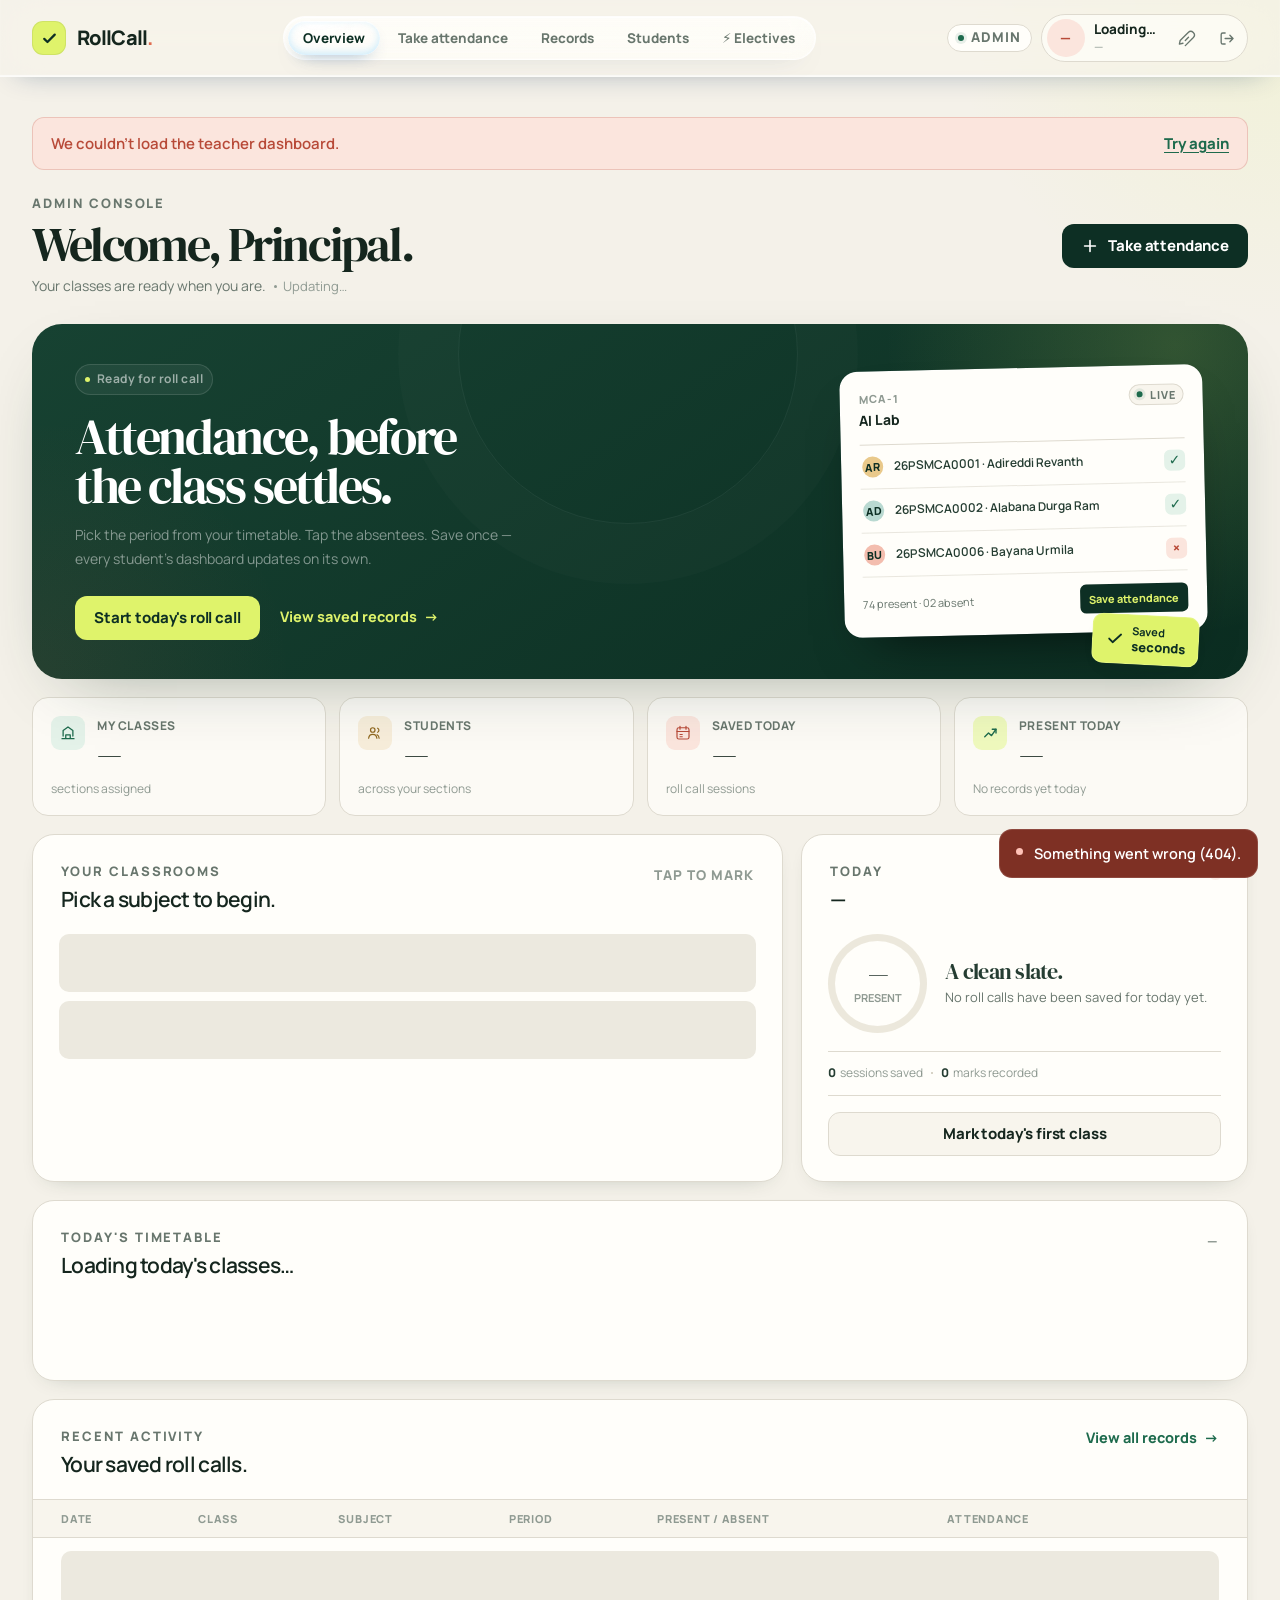
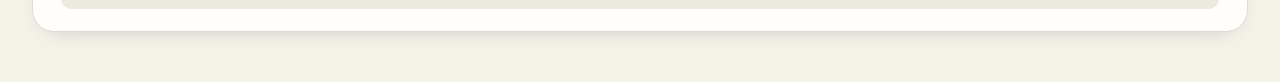
==== templates/admin.html @ ec9df8cc "fix: Eliminate '(Sem 2)' text from electives tab and headers - show clean 'Electives'" ====
<!doctype html>
<html lang="en">
<head>
  <meta charset="utf-8">
  <meta name="viewport" content="width=device-width, initial-scale=1">
  <meta name="theme-color" content="#f4f1e9">
  <meta name="description" content="Take attendance and manage class records in RollCall.">
  <meta name="robots" content="noindex, nofollow">
  <meta property="og:title" content="Admin console · RollCall">
  <meta property="og:description" content="Manage attendance records and class data in RollCall.">
  <meta property="og:type" content="website">
  <link rel="canonical" href="https://rollcall.onrender.com/admin">
  <title>Admin console · RollCall</title>
  <link rel="icon" href="/static/favicon.svg" type="image/svg+xml">
  <link rel="preconnect" href="https://fonts.googleapis.com">
  <link rel="preconnect" href="https://fonts.gstatic.com" crossorigin>
  <link href="https://fonts.googleapis.com/css2?family=DM+Serif+Display:ital@0;1&family=Manrope:wght@400;500;600;700;800&display=swap" rel="stylesheet">
  <link rel="stylesheet" href="/static/css/base.css">
  <link rel="stylesheet" href="/static/css/app.css">
  <link rel="stylesheet" href="/static/css/teacher.css">
</head>
<body class="app-page teacher-page">
  <header class="app-header app-header--teacher">
    <div class="app-header__inner container">
      <a class="brand brand--dark" href="/admin" aria-label="RollCall admin home">
        <span class="brand__mark" aria-hidden="true">
          <svg viewBox="0 0 28 28" fill="none"><path d="M7 14.5l4.3 4.2L21 8.8" stroke="currentColor" stroke-width="3" stroke-linecap="round" stroke-linejoin="round"/></svg>
        </span>
        <span class="brand__name">RollCall<span class="brand__dot">.</span></span>
      </a>

      <nav class="app-tabs" id="teacherTabs" aria-label="Teacher sections">
        <button class="app-tab is-active" type="button" data-view="overview" aria-current="page">Overview</button>
        <button class="app-tab" type="button" data-view="mark">Take attendance</button>
        <button class="app-tab" type="button" data-view="records">Records</button>
        <button class="app-tab" type="button" data-view="students">Students</button>
        <button class="app-tab" type="button" data-view="electives">⚡ Electives</button>
      </nav>

      <div class="app-header__actions">
        <span class="live-pill live-pill--header"><span></span> Admin</span>
        <div class="profile-chip" id="headerProfileChip" role="button" tabindex="0" title="Click to view & edit your profile">
          <span class="avatar avatar--teacher" id="teacherAvatar" aria-hidden="true">—</span>
          <span class="profile-chip__text">
            <strong id="teacherName">Loading…</strong>
            <small id="teacherDepartment">—</small>
          </span>
          <a class="icon-button icon-button--quiet" href="/change-password" aria-label="Change password" title="Change password">
            <svg viewBox="0 0 24 24" fill="none" aria-hidden="true"><path d="M4 14.5 14.2 4.3a4.6 4.6 0 0 1 6.5 6.5L10.5 21M4 14.5l-1 4.5 4.5-1M14.5 10.5l-4 4" stroke="currentColor" stroke-width="1.7" stroke-linecap="round" stroke-linejoin="round"/></svg>
          </a>
          <button class="icon-button icon-button--quiet" type="button" data-logout aria-label="Sign out" title="Sign out">
            <svg viewBox="0 0 24 24" fill="none" aria-hidden="true"><path d="M9 5H6a2 2 0 00-2 2v10a2 2 0 002 2h3M15 8l4 4-4 4m4-4H9" stroke="currentColor" stroke-width="1.7" stroke-linecap="round" stroke-linejoin="round"/></svg>
          </button>
        </div>
      </div>
    </div>
  </header>

  <div class="must-change-banner" id="mustChangeBanner" role="alert" hidden>
    <span class="must-change-banner__dot" aria-hidden="true"></span>
    <span class="must-change-banner__text">You are still on your college-issued password — anyone who knows it can open your account. <a href="/change-password">Change it now →</a></span>
    <button class="must-change-banner__later" id="mustChangeLater" type="button">Later today</button>
  </div>

  <main class="container teacher-main">
    <div class="inline-alert" id="pageError" role="alert" hidden>
      <span>We couldn't load the teacher dashboard.</span>
      <button class="text-button" id="retryButton" type="button">Try again</button>
    </div>

    <!-- OVERVIEW -->
    <section class="teacher-view" id="view-overview">
      <div class="welcome-row welcome-row--teacher">
        <div>
          <p class="eyebrow">ADMIN CONSOLE</p>
          <h1>Welcome, <span id="teacherFirstName">Principal</span>.</h1>
          <p class="welcome-sub"><span id="teacherClassLine">Your classes are ready when you are.</span> <span class="updated-at" id="teacherUpdatedAt">Updating…</span></p>
        </div>
        <button class="btn btn--dark" id="startAttendanceButton" type="button">
          <svg viewBox="0 0 20 20" fill="none" aria-hidden="true"><path d="M10 4v12M4 10h12" stroke="currentColor" stroke-width="1.8" stroke-linecap="round"/></svg>
          Take attendance
        </button>
      </div>

      <section class="teacher-hero">
        <div class="teacher-hero__copy">
          <span class="teacher-hero__badge"><span class="live-dot"></span> Ready for roll call</span>
          <h2>Attendance, before<br>the class settles.</h2>
          <p>Pick the period from your timetable. Tap the absentees. Save once — every student's dashboard updates on its own.</p>
          <div class="teacher-hero__actions">
            <button class="btn btn--lime" id="heroStartButton" type="button">Start today's roll call</button>
            <button class="text-link" id="heroRecordsButton" type="button">View saved records <span>→</span></button>
          </div>
        </div>
        <div class="teacher-hero__visual" aria-hidden="true">
          <div class="rollcall-preview">
            <div class="rollcall-preview__head">
              <div><span>MCA-1</span><strong>AI Lab</strong></div>
              <span class="live-pill live-pill--mini"><span></span> Live</span>
            </div>
            <div class="rollcall-preview__student">
              <span class="mini-avatar mini-avatar--2">AR</span>
              <span>26PSMCA0001 · Adireddi Revanth</span>
              <span class="mark mark--present">✓</span>
            </div>
            <div class="rollcall-preview__student">
              <span class="mini-avatar mini-avatar--3">AD</span>
              <span>26PSMCA0002 · Alabana Durga Ram</span>
              <span class="mark mark--present">✓</span>
            </div>
            <div class="rollcall-preview__student">
              <span class="mini-avatar mini-avatar--4">BU</span>
              <span>26PSMCA0006 · Bayana Urmila</span>
              <span class="mark mark--absent">×</span>
            </div>
            <div class="rollcall-preview__save">
              <span>74 present · 02 absent</span>
              <span class="mini-save">Save attendance</span>
            </div>
          </div>
          <div class="teacher-hero__stamp">
            <svg viewBox="0 0 24 24" fill="none"><path d="M5 12.5l4.3 4.2L19 7" stroke="currentColor" stroke-width="2.2" stroke-linecap="round" stroke-linejoin="round"/></svg>
            <span>Saved<br><strong>seconds</strong></span>
          </div>
        </div>
      </section>

      <section class="stats-grid" aria-label="Teaching summary">
        <article class="stat-card">
          <span class="stat-card__icon stat-card__icon--green">
            <svg viewBox="0 0 24 24" fill="none" aria-hidden="true"><path d="M4 19.5h16M5.5 16V8.8L12 4l6.5 4.8V16" stroke="currentColor" stroke-width="1.7" stroke-linecap="round" stroke-linejoin="round"/><path d="M9 19.5v-5h6v5" stroke="currentColor" stroke-width="1.7" stroke-linejoin="round"/></svg>
          </span>
          <div><span>My classes</span><strong id="statClasses">—</strong></div>
          <small id="statClassesNote">sections assigned</small>
        </article>
        <article class="stat-card">
          <span class="stat-card__icon stat-card__icon--sand">
            <svg viewBox="0 0 24 24" fill="none" aria-hidden="true"><circle cx="9" cy="8" r="3" stroke="currentColor" stroke-width="1.6"/><path d="M3.5 19c.4-3.4 2.5-5.2 5.5-5.2s5.1 1.8 5.5 5.2" stroke="currentColor" stroke-width="1.6" stroke-linecap="round"/><path d="M15.5 5.6a3 3 0 010 5.4M17.5 19c-.2-2.4-1.2-4-2.7-4.7" stroke="currentColor" stroke-width="1.6" stroke-linecap="round"/></svg>
          </span>
          <div><span>Students</span><strong id="statStudents">—</strong></div>
          <small>across your sections</small>
        </article>
        <article class="stat-card">
          <span class="stat-card__icon stat-card__icon--coral">
            <svg viewBox="0 0 24 24" fill="none" aria-hidden="true"><rect x="4" y="5" width="16" height="15" rx="2.5" stroke="currentColor" stroke-width="1.6"/><path d="M8 3v4M16 3v4M4 10h16M8 14h3M8 17h3" stroke="currentColor" stroke-width="1.6" stroke-linecap="round"/></svg>
          </span>
          <div><span>Saved today</span><strong id="statSessions">—</strong></div>
          <small id="statSessionsNote">roll call sessions</small>
        </article>
        <article class="stat-card">
          <span class="stat-card__icon stat-card__icon--lime">
            <svg viewBox="0 0 24 24" fill="none" aria-hidden="true"><path d="M5 17l5-5 4 3.5L20 7" stroke="currentColor" stroke-width="1.8" stroke-linecap="round" stroke-linejoin="round"/><path d="M15 7h5v5" stroke="currentColor" stroke-width="1.8" stroke-linecap="round" stroke-linejoin="round"/></svg>
          </span>
          <div><span>Present today</span><strong id="statPercentage">—</strong></div>
          <small id="statPercentageNote">No records yet today</small>
        </article>
      </section>

      <section class="card security-card" id="securityCard" hidden aria-label="Accounts still on default password">
        <div class="card-head">
          <div>
            <p class="eyebrow">SECURITY</p>
            <h2>Accounts still on default password</h2>
          </div>
          <span class="card-head__aside" id="securitySummary">—</span>
        </div>
        <p class="security-card__hint">Until every account changes, any student can open another account — just like today. Ask these students in class, or reset from office.</p>
        <div class="security-card__lists">
          <div>
            <h3>Students <span id="securityStudentCount">0</span></h3>
            <ul class="security-card__list" id="securityStudentList"></ul>
          </div>
          <div>
            <h3>Teachers <span id="securityTeacherCount">0</span></h3>
            <ul class="security-card__list" id="securityTeacherList"></ul>
          </div>
        </div>
      </section>

      <div class="teacher-columns">
        <section class="card classes-card">
          <div class="card-head">
            <div>
              <p class="eyebrow">YOUR CLASSROOMS</p>
              <h2>Pick a subject to begin.</h2>
            </div>
            <span class="card-head__aside">Tap to mark</span>
          </div>
          <div class="class-list" id="classListOverview">
            <div class="skeleton skeleton--row"></div>
            <div class="skeleton skeleton--row"></div>
          </div>
        </section>

        <aside class="card today-card">
          <div class="card-head">
            <div>
              <p class="eyebrow">TODAY</p>
              <h2 id="todayLabel">—</h2>
            </div>
            <span class="today-card__dot" aria-hidden="true"></span>
          </div>
          <div class="today-progress">
            <div class="today-progress__ring" id="todayRing" style="--value:0">
              <div><strong id="todayPercentage">—</strong><span>present</span></div>
            </div>
            <div class="today-progress__copy">
              <strong id="todayHeadline">A clean slate.</strong>
              <p id="todayCopy">No roll calls have been saved for today yet.</p>
            </div>
          </div>
          <div class="today-meta">
            <span><b id="todaySessions">0</b> sessions saved</span>
            <span><b id="todayMarked">0</b> marks recorded</span>
          </div>
          <button class="btn btn--soft btn--full" id="todayStartButton" type="button">Mark today's first class</button>
        </aside>
      </div>

      <section class="card today-timetable-card">
        <div class="card-head">
          <div>
            <p class="eyebrow">TODAY'S TIMETABLE</p>
            <h2 id="todayTimetableTitle">Loading today's classes…</h2>
          </div>
          <span class="card-head__aside" id="todayTimetableCount">—</span>
        </div>
        <div class="tt-strip" id="todayTimetable">
          <div class="skeleton skeleton--row"></div>
        </div>
      </section>

      <section class="card recent-sessions-card">
        <div class="card-head">
          <div>
            <p class="eyebrow">RECENT ACTIVITY</p>
            <h2>Your saved roll calls.</h2>
          </div>
          <button class="text-link text-link--dark" id="viewAllRecordsButton" type="button">View all records <span>→</span></button>
        </div>
        <div class="table-wrap">
          <table class="data-table">
            <thead>
              <tr><th>Date</th><th>Class</th><th>Subject</th><th>Period</th><th>Present / absent</th><th>Attendance</th><th><span class="sr-only">Actions</span></th></tr>
            </thead>
            <tbody id="recentSessionsBody">
              <tr><td colspan="7"><div class="skeleton skeleton--row"></div></td></tr>
            </tbody>
          </table>
        </div>
      </section>
    </section>

    <!-- MARK ATTENDANCE -->
    <section class="teacher-view" id="view-mark" hidden>
      <div class="page-heading">
        <div>
          <p class="eyebrow">ROLL CALL</p>
          <h2>Take attendance.</h2>
          <p>Pick a day, then choose a period from the MCA-1 timetable. Labs count as two periods and the CTV interactive program counts as three — each is marked once.</p>
        </div>
        <button class="btn btn--ghost btn--small" type="button" data-view-go="overview">
          <svg viewBox="0 0 20 20" fill="none" aria-hidden="true"><path d="M16 10H4m5-5l-5 5 5 5" stroke="currentColor" stroke-width="1.7" stroke-linecap="round" stroke-linejoin="round"/></svg>
          Back to overview
        </button>
      </div>

      <section class="attendance-toolbar card" aria-label="Attendance selection">
        <div class="form-field form-field--compact">
          <label for="markClassSelect">Class / Section</label>
          <select id="markClassSelect"></select>
        </div>
        <div class="form-field form-field--compact">
          <label for="markDate">Date</label>
          <input id="markDate" type="date">
        </div>
        <button class="btn btn--ghost btn--small toolbar-today" id="markTodayButton" type="button">Today</button>
        <div class="toolbar-note">
          <span class="live-dot"></span>
          Select section & period<br>to mark roll call.
        </div>
      </section>

      <section class="card slot-picker" id="slotPicker">
        <div class="card-head">
          <div>
            <p class="eyebrow">TIMETABLE</p>
            <h2 id="slotPickerTitle">Choose a period.</h2>
          </div>
          <span class="card-head__aside" id="slotPickerMeta">—</span>
        </div>
        <div class="slot-grid" id="markSlots"></div>
      </section>

      <section class="roster-card card" id="rosterCard" data-state="loading">
        <div class="roster-head">
          <div>
            <p class="eyebrow" id="rosterKicker">SELECT A PERIOD</p>
            <h2 id="rosterTitle">Choose a period from the timetable.</h2>
            <p class="roster-meta" id="rosterSubtitle">Attendance is saved against the selected period.</p>
          </div>
          <div class="roster-head__aside">
            <span class="save-state" id="saveState">New roll call</span>
            <span class="count-pill"><b id="presentCount">0</b> present · <b id="absentCount">0</b> absent</span>
            <button class="holiday-toggle" id="holidayButton" type="button" disabled>
              <svg viewBox="0 0 20 20" fill="none" aria-hidden="true"><rect x="3.5" y="4.5" width="13" height="12" rx="2" stroke="currentColor" stroke-width="1.5"/><path d="M7 3v3M13 3v3M3.5 8.5h13" stroke="currentColor" stroke-width="1.5" stroke-linecap="round"/></svg>
              <span id="holidayButtonText">Mark as holiday</span>
            </button>
          </div>
        </div>

        <div class="holiday-banner" id="holidayBanner" hidden>
          <span class="holiday-banner__icon" aria-hidden="true">
            <svg viewBox="0 0 20 20" fill="none"><path d="M10 2.8l2.2 4.5 5 .7-3.6 3.5.9 5-4.5-2.4-4.5 2.4.9-5L2.8 8l5-.7L10 2.8Z" stroke="currentColor" stroke-width="1.4" stroke-linejoin="round"/></svg>
          </span>
          <div>
            <strong>Marked as a holiday</strong>
            <span>This period is excluded from every student's attendance percentage.</span>
          </div>
        </div>

        <div class="roster-tools">
          <div class="bulk-actions">
            <span>Quick mark:</span>
            <button class="bulk-button bulk-button--present" type="button" data-bulk="present">
              <svg viewBox="0 0 16 16" fill="none" aria-hidden="true"><path d="M3 8.3l3 3 7-7" stroke="currentColor" stroke-width="1.8" stroke-linecap="round" stroke-linejoin="round"/></svg>
              All present
            </button>
            <button class="bulk-button bulk-button--absent" type="button" data-bulk="absent">
              <svg viewBox="0 0 16 16" fill="none" aria-hidden="true"><path d="M4 4l8 8M12 4l-8 8" stroke="currentColor" stroke-width="1.8" stroke-linecap="round"/></svg>
              All absent
            </button>
          </div>
          <label class="search-field" for="rosterSearch">
            <svg viewBox="0 0 20 20" fill="none" aria-hidden="true"><circle cx="9" cy="9" r="5.2" stroke="currentColor" stroke-width="1.5"/><path d="M13 13l4 4" stroke="currentColor" stroke-width="1.5" stroke-linecap="round"/></svg>
            <input id="rosterSearch" type="search" placeholder="Find a student…" autocomplete="off">
          </label>
        </div>

        <div class="roster-columns" aria-hidden="true">
          <span>Student</span>
          <span>Attendance</span>
        </div>
        <div class="roster-list" id="rosterList">
          <div class="roster-loading">
            <div class="skeleton skeleton--row"></div>
            <div class="skeleton skeleton--row"></div>
            <div class="skeleton skeleton--row"></div>
          </div>
        </div>

        <div class="roster-savebar">
          <div>
            <strong id="saveSummary">0 present · 0 absent</strong>
            <span id="saveHelp">Load a class to begin.</span>
          </div>
          <div class="roster-savebar-actions">
            <button class="btn btn--outline btn--large" id="unlockAttendanceButton" type="button" hidden>
              <svg viewBox="0 0 20 20" fill="none" aria-hidden="true"><rect x="4" y="9" width="12" height="8" rx="2" stroke="currentColor" stroke-width="1.6"/><path d="M7 9V6a3 3 0 016 0" stroke="currentColor" stroke-width="1.6" stroke-linecap="round"/><circle cx="10" cy="13" r="1.2" fill="currentColor"/></svg>
              <span class="btn-text" id="unlockButtonText">Unlock to edit</span>
            </button>
            <button class="btn btn--dark btn--large" id="saveAttendanceButton" type="button" disabled>
              <span class="btn-spinner" aria-hidden="true"></span>
              <span class="btn-text" id="saveButtonText">Save attendance</span>
              <svg class="btn-arrow" viewBox="0 0 20 20" fill="none" aria-hidden="true"><path d="M4 10h12m-5-5l5 5-5 5" stroke="currentColor" stroke-width="1.8" stroke-linecap="round" stroke-linejoin="round"/></svg>
            </button>
          </div>
        </div>
      </section>
    </section>

    <!-- RECORDS -->
    <section class="teacher-view" id="view-records" hidden>
      <div class="page-heading">
        <div>
          <p class="eyebrow">ATTENDANCE HISTORY</p>
          <h2>Saved records.</h2>
          <p>Review any past roll call. Select Edit to correct a student's attendance.</p>
        </div>
        <button class="btn btn--dark btn--small" id="newAttendanceButton" type="button">
          <svg viewBox="0 0 20 20" fill="none" aria-hidden="true"><path d="M10 4v12M4 10h12" stroke="currentColor" stroke-width="1.8" stroke-linecap="round"/></svg>
          New attendance
        </button>
      </div>

      <section class="records-filter card" aria-label="Filter records">
        <div class="form-field form-field--compact">
          <label for="recordsClassFilter">Class</label>
          <select id="recordsClassFilter"></select>
        </div>
        <div class="form-field form-field--compact">
          <label for="recordsSubjectFilter">Subject</label>
          <select id="recordsSubjectFilter"></select>
        </div>
        <button class="btn btn--ghost btn--small records-filter__refresh" id="refreshRecordsButton" type="button">
          <svg viewBox="0 0 20 20" fill="none" aria-hidden="true"><path d="M17 9a7 7 0 10-2.1 5M17 4v5h-5" stroke="currentColor" stroke-width="1.6" stroke-linecap="round" stroke-linejoin="round"/></svg>
          Refresh
        </button>
        <span class="records-filter__count" id="recordsCount">— records</span>
      </section>

      <section class="card records-card">
        <div class="table-wrap">
          <table class="data-table data-table--records">
            <thead>
              <tr><th>Date</th><th>Class</th><th>Subject</th><th>Period</th><th>Present / absent</th><th>Attendance</th><th><span class="sr-only">Actions</span></th></tr>
            </thead>
            <tbody id="recordsBody">
              <tr><td colspan="7"><div class="skeleton skeleton--row"></div></td></tr>
            </tbody>
          </table>
        </div>
        <div class="records-foot">
          <p><span class="live-dot"></span> Students see edits as soon as you save them.</p>
          <p>Only your assigned classes and subjects appear here.</p>
        </div>
      </section>
    </section>

    <!-- STUDENTS -->
    <section class="teacher-view" id="view-students" hidden>
      <div class="page-heading">
        <div>
          <p class="eyebrow">CLASS MONITOR</p>
          <h2>Student attendance.</h2>
          <p>Live attendance and percentage across all college sections (General, AI, BCA, B.Sc, M.Sc).</p>
        </div>
        <div class="heading-actions">
          <button class="btn btn--outline btn--small" id="openAddStudentModal" type="button">
            <svg viewBox="0 0 20 20" fill="none" aria-hidden="true"><path d="M10 4v12M4 10h12" stroke="currentColor" stroke-width="1.8" stroke-linecap="round"/></svg>
            + Add student
          </button>
          <button class="btn btn--outline btn--small" id="openAddFacultyModal" type="button">
            <svg viewBox="0 0 20 20" fill="none" aria-hidden="true"><path d="M10 4v12M4 10h12" stroke="currentColor" stroke-width="1.8" stroke-linecap="round"/></svg>
            + Add faculty
          </button>
          <button class="btn btn--dark btn--small" id="openImportModal" type="button">
            <svg viewBox="0 0 20 20" fill="none" aria-hidden="true"><path d="M4 13v3a1 1 0 001 1h10a1 1 0 001-1v-3M10 3v10m-3-3l3 3 3-3" stroke="currentColor" stroke-width="1.6" stroke-linecap="round" stroke-linejoin="round"/></svg>
            Upload Excel / CSV
          </button>
          <button class="btn btn--ghost btn--small" id="studentsRefreshButton" type="button" title="Refresh list">
            <svg viewBox="0 0 20 20" fill="none" aria-hidden="true"><path d="M17 9a7 7 0 10-2.1 5M17 4v5h-5" stroke="currentColor" stroke-width="1.6" stroke-linecap="round" stroke-linejoin="round"/></svg>
          </button>
        </div>
      </div>

      <div class="section-pills-bar" id="studentSectionPills"></div>

      <section class="records-filter card" aria-label="Filter students">
        <div class="form-field form-field--compact">
          <label for="studentsClassFilter">Class</label>
          <select id="studentsClassFilter"></select>
        </div>
        <div class="form-field form-field--compact">
          <label for="studentsSubjectFilter">Subject</label>
          <select id="studentsSubjectFilter"></select>
        </div>
        <span class="records-filter__count" id="studentsCount">— students</span>
      </section>

      <section class="card records-card">
        <div class="table-wrap">
          <table class="data-table data-table--students">
            <thead>
              <tr><th>#</th><th>Register no</th><th>Name</th><th>Attended</th><th>Total</th><th>Attendance</th><th>Requirement</th></tr>
            </thead>
            <tbody id="studentsBody">
              <tr><td colspan="7"><div class="skeleton skeleton--row"></div></td></tr>
            </tbody>
          </table>
        </div>
        <div class="students-export">
          <div class="students-export__text">
            <strong>Download monthly report</strong>
            <span>Overall summary plus one sheet per subject, with 1 = present and 0 = absent.</span>
          </div>
          <input type="month" id="studentsExportMonth" aria-label="Report month">
          <button class="btn btn--dark btn--small" id="studentsDownloadButton" type="button">
            <svg viewBox="0 0 20 20" fill="none" aria-hidden="true"><path d="M10 3.5v9.5M6.8 9.7L10 12.9l3.2-3.2M4.5 15.5h11" stroke="currentColor" stroke-width="1.7" stroke-linecap="round" stroke-linejoin="round"/></svg>
            <span id="studentsDownloadText">Download Excel</span>
          </button>
        </div>
        <div class="records-foot">
          <p><span class="live-dot"></span> Percentages update as soon as attendance is saved.</p>
          <p>Holidays are excluded from every count.</p>
        </div>
      </section>
    </section>

    <!-- ELECTIVES -->
    <section class="teacher-view" id="view-electives" hidden>
      <div class="welcome-row welcome-row--teacher">
        <div>
          <p class="eyebrow">ELECTIVE SUBJECTS</p>
          <h1>Electives Management</h1>
          <p class="welcome-sub">Select students for each elective subject. Rule: 1 student is allowed for 1 elective only!</p>
        </div>
        <button class="btn btn--dark" id="btnOpenAddElective" type="button">
          + Add Elective Subject
        </button>
      </div>

      <div class="card electives-banner-card">
        <div class="electives-banner__icon">⚡</div>
        <div class="electives-banner__text">
          <strong>Strict College Policy: 1 Student = 1 Elective Only</strong>
          <p>Each student from MCA General or MCA AI can only be enrolled in one elective subject. Once enrolled in an elective, the student is automatically locked from other electives to prevent double-registration. To change a student's elective, remove them from their current elective first.</p>
        </div>
      </div>

      <div class="electives-grid" id="electivesGrid">
        <div class="skeleton-card" style="height:200px"></div>
        <div class="skeleton-card" style="height:200px"></div>
      </div>
    </section>

    <!-- MODAL: ADD STUDENT -->
    <div class="modal-backdrop" id="modalAddStudent" hidden>
      <div class="modal-card" role="dialog" aria-modal="true" aria-labelledby="modalAddStudentTitle">
        <div class="modal-head">
          <h3 id="modalAddStudentTitle">Add New Student</h3>
          <button class="modal-close" type="button" data-close-modal aria-label="Close modal">✕</button>
        </div>
        <form id="formAddStudent" class="modal-body">
          <div class="form-field">
            <label for="newStudentName">Student Full Name *</label>
            <input id="newStudentName" type="text" placeholder="Full name" required>
          </div>
          <div class="form-field">
            <label for="newStudentRegNo">Register Number / Roll Number *</label>
            <input id="newStudentRegNo" type="text" placeholder="Register number" autocapitalize="characters" required>
          </div>
          <div class="form-field">
            <label for="newStudentClass">Section / Course *</label>
            <select id="newStudentClass" required></select>
          </div>
          <div class="form-field">
            <label for="newStudentEmail">Email Address (Optional)</label>
            <input id="newStudentEmail" type="email" placeholder="student@college.edu">
          </div>
          <div class="form-field">
            <label for="newStudentPassword">Initial Password</label>
            <input id="newStudentPassword" type="text" value="student123">
            <small class="field-hint">Default is <code>student123</code>. Student can change upon first login.</small>
          </div>
          <div class="modal-foot">
            <button class="btn btn--ghost" type="button" data-close-modal>Cancel</button>
            <button class="btn btn--dark" id="btnSubmitAddStudent" type="submit">Enroll Student</button>
          </div>
        </form>
      </div>
    </div>

    <!-- MODAL: ADD FACULTY -->
    <div class="modal-backdrop" id="modalAddFaculty" hidden>
      <div class="modal-card" role="dialog" aria-modal="true" aria-labelledby="modalAddFacultyTitle">
        <div class="modal-head">
          <h3 id="modalAddFacultyTitle">Register New Faculty</h3>
          <button class="modal-close" type="button" data-close-modal aria-label="Close modal">✕</button>
        </div>
        <form id="formAddFaculty" class="modal-body">
          <div class="form-field">
            <label for="newTeacherName">Faculty Full Name *</label>
            <input id="newTeacherName" type="text" placeholder="Faculty full name" required>
          </div>
          <div class="form-field">
            <label for="newTeacherEmpId">Employee ID / Code *</label>
            <input id="newTeacherEmpId" type="text" placeholder="Employee ID" autocapitalize="characters" required>
          </div>
          <div class="form-field">
            <label for="newTeacherEmail">College Email Address *</label>
            <input id="newTeacherEmail" type="email" placeholder="faculty@college.edu" required>
          </div>
          <div class="form-field">
            <label for="newTeacherDept">Department *</label>
            <input id="newTeacherDept" type="text" value="Computer Applications" required>
          </div>
          <div class="form-field">
            <label for="newTeacherPassword">Initial Password</label>
            <input id="newTeacherPassword" type="text" value="teacher123">
            <small class="field-hint">Default is <code>teacher123</code>.</small>
          </div>
          <div class="modal-foot">
            <button class="btn btn--ghost" type="button" data-close-modal>Cancel</button>
            <button class="btn btn--dark" id="btnSubmitAddFaculty" type="submit">Register Faculty</button>
          </div>
        </form>
      </div>
    </div>

    <!-- MODAL: BULK IMPORT EXCEL/CSV -->
    <div class="modal-backdrop" id="modalImportStudents" hidden>
      <div class="modal-card" role="dialog" aria-modal="true" aria-labelledby="modalImportTitle">
        <div class="modal-head">
          <h3 id="modalImportTitle">Bulk Onboard Students from Excel / CSV</h3>
          <button class="modal-close" type="button" data-close-modal aria-label="Close modal">✕</button>
        </div>
        <div class="modal-body">
          <p class="field-hint">Upload an Excel (<code>.xlsx</code>) or <code>.csv</code> file with student details. Students are automatically sorted into their departments (MCA General, MCA AI, BCA, B.Sc Maths, M.Sc).</p>
          
          <label class="upload-dropzone" id="importDropzone" for="importFileInput">
            <svg viewBox="0 0 24 24" fill="none" aria-hidden="true"><path d="M7 16a4 4 0 01-.88-7.903A5 5 0 1115.9 6L16 6a5 5 0 011 9.9M15 13l-3-3m0 0l-3 3m3-3v12" stroke="currentColor" stroke-width="1.8" stroke-linecap="round" stroke-linejoin="round"/></svg>
            <strong id="importDropLabel">Click to select or drag & drop Excel / CSV file</strong>
            <small>Supported: .xlsx, .xls, .csv (Name, Roll No, Course/Class columns)</small>
            <input id="importFileInput" type="file" accept=".xlsx,.xls,.csv" hidden>
          </label>

          <div id="importFileStatus" style="font-size:13px; font-weight:700; color:var(--green-dark);" hidden></div>

          <div class="modal-foot">
            <button class="btn btn--ghost" type="button" data-close-modal>Cancel</button>
            <button class="btn btn--dark" id="btnSubmitImport" type="button" disabled>
              <span class="btn-spinner" aria-hidden="true"></span>
              <span class="btn-text" id="btnImportText">Start Import</span>
            </button>
          </div>
        </div>
      </div>
    </div>

    <!-- MODAL: ELECTIVE ROSTER -->
    <div class="modal-backdrop" id="modalElectiveRoster" hidden>
      <div class="modal-card modal-card--large" role="dialog" aria-modal="true" aria-labelledby="modalElectiveTitle">
        <div class="modal-head">
          <div>
            <span class="section-tag" id="modalElectiveCode">MCA-E1</span>
            <h3 id="modalElectiveTitle" style="margin-top:4px;">Elective Roster</h3>
            <small id="modalElectiveTeacher" style="color:var(--text-muted); font-size:13px;">Faculty: Loading…</small>
          </div>
          <button class="modal-close" type="button" data-close-modal aria-label="Close modal">✕</button>
        </div>

        <div class="modal-body">
          <div class="elective-tabs">
            <button class="elective-tab is-active" id="tabAddStudents" type="button">
              + Add Students (General & AI)
            </button>
            <button class="elective-tab" id="tabEnrolledStudents" type="button">
              Enrolled Students & Delete (<span id="modalEnrolledCount">0</span>)
            </button>
          </div>

          <!-- PANE 1: ADD STUDENTS -->
          <div id="paneAddStudents" class="elective-pane">
            <div class="roster-toolbar">
              <input id="rosterAddSearch" type="search" placeholder="Search student by name or roll number…" autocomplete="off">
              <div class="section-pills-bar" id="rosterSectionPills">
                <button type="button" class="section-pill is-active" data-sec="all">All</button>
                <button type="button" class="section-pill" data-sec="MCA-GEN">MCA-GEN</button>
                <button type="button" class="section-pill" data-sec="MCA-AI">MCA-AI</button>
              </div>
            </div>
            <p class="elective-info-hint">Showing students from MCA General & MCA AI. Students already taking another elective are locked.</p>
            <div class="elective-students-list" id="availableStudentsList">
              <div class="skeleton skeleton--row"></div>
            </div>
          </div>

          <!-- PANE 2: ENROLLED STUDENTS -->
          <div id="paneEnrolledStudents" class="elective-pane" hidden>
            <div class="roster-toolbar">
              <input id="rosterEnrolledSearch" type="search" placeholder="Search enrolled students…" autocomplete="off">
            </div>
            <div class="elective-students-list" id="enrolledStudentsList">
              <div class="skeleton skeleton--row"></div>
            </div>
          </div>
        </div>

        <div class="modal-foot">
          <button class="btn btn--ghost" type="button" data-close-modal>Close</button>
        </div>
      </div>
    </div>

    <!-- MODAL: ADD ELECTIVE -->
    <div class="modal-backdrop" id="modalAddElective" hidden>
      <div class="modal-card" role="dialog" aria-modal="true" aria-labelledby="modalAddElectiveTitle">
        <div class="modal-head">
          <h3 id="modalAddElectiveTitle">Add Elective Subject</h3>
          <button class="modal-close" type="button" data-close-modal aria-label="Close modal">✕</button>
        </div>
        <form id="formAddElective" class="modal-body">
          <div class="form-field">
            <label for="newElectiveCode">Subject Code *</label>
            <input id="newElectiveCode" type="text" placeholder="Subject code" autocapitalize="characters" required>
          </div>
          <div class="form-field">
            <label for="newElectiveName">Subject Title / Name *</label>
            <input id="newElectiveName" type="text" placeholder="Subject name" required>
          </div>
          <div class="form-field">
            <label for="newElectiveTeacher">Faculty In-Charge</label>
            <select id="newElectiveTeacher"></select>
          </div>
          <div class="modal-foot">
            <button class="btn btn--ghost" type="button" data-close-modal>Cancel</button>
            <button class="btn btn--dark" id="btnSubmitAddElective" type="submit">Create Elective</button>
          </div>
        </form>
      </div>
    </div>

    <!-- MODAL: ALLOCATE FACULTY TO ELECTIVE -->
    <div class="modal-backdrop" id="modalAllocateFaculty" hidden>
      <div class="modal-card" role="dialog" aria-modal="true" aria-labelledby="modalAllocateFacultyTitle" style="max-width:480px;">
        <div class="modal-head">
          <div>
            <span class="section-tag" id="allocateElectiveCode">MCA-SEM2</span>
            <h3 id="modalAllocateFacultyTitle" style="margin-top:4px;">Allocate Faculty</h3>
          </div>
          <button class="modal-close" type="button" data-close-modal aria-label="Close modal">✕</button>
        </div>
        <form id="formAllocateFaculty" class="modal-body">
          <p style="font-size:13px; color:var(--text-muted); margin-bottom:14px;">
            Choose the faculty member who will teach and manage attendance for <strong id="allocateElectiveName">this elective</strong>.
          </p>
          <div class="form-field">
            <label for="allocateFacultySelect">Select Teacher / Professor *</label>
            <select id="allocateFacultySelect" required></select>
          </div>
          <div class="modal-foot" style="margin-top:16px;">
            <button class="btn btn--ghost" type="button" data-close-modal>Cancel</button>
            <button class="btn btn--dark" id="btnSubmitAllocateFaculty" type="submit">Allocate Faculty</button>
          </div>
        </form>
      </div>
    </div>

    <!-- MODAL: USER PROFILE (ADMIN & TEACHER) -->
    <div class="modal-backdrop" id="modalUserProfile" hidden>
      <div class="modal-card modal--profile" role="dialog" aria-modal="true" aria-labelledby="modalProfileTitle">
        <div class="modal-head">
          <div style="display:flex; align-items:center; gap:10px;">
            <span class="section-tag" id="profileRoleBadge">Profile</span>
            <h3 id="modalProfileTitle" style="margin:0;">Profile Details</h3>
          </div>
          <button class="modal-close" type="button" data-close-modal aria-label="Close modal">✕</button>
        </div>

        <form id="formUserProfile" class="modal-body">
          <!-- Profile Pic & Avatar Section -->
          <div class="profile-pic-section">
            <div class="profile-avatar-wrap">
              <div class="profile-avatar-large" id="profileAvatarLarge">
                <span id="profileAvatarInitials">A</span>
              </div>
            </div>
            <div class="profile-pic-actions">
              <div style="font-weight:700; font-size:16px; color:var(--text-main);" id="profileDisplayCardName">Administrator</div>
              <p style="font-size:12px; color:var(--text-muted); margin:4px 0 12px;">Upload a profile picture or take a live photo from your device camera.</p>
              <div style="display:flex; gap:8px; flex-wrap:wrap;">
                <label class="btn btn--small btn--dark" style="cursor:pointer; display:inline-flex; align-items:center; gap:6px;">
                  <svg width="14" height="14" viewBox="0 0 24 24" fill="none" stroke="currentColor" stroke-width="2"><path d="M21 15v4a2 2 0 0 1-2 2H5a2 2 0 0 1-2-2v-4"/><polyline points="17 8 12 3 7 8"/><line x1="12" y1="3" x2="12" y2="15"/></svg>
                  Upload Photo
                  <input type="file" id="inputProfilePhoto" accept="image/*" hidden>
                </label>
                <label class="btn btn--small btn--ghost" style="cursor:pointer; display:inline-flex; align-items:center; gap:6px;">
                  <svg width="14" height="14" viewBox="0 0 24 24" fill="none" stroke="currentColor" stroke-width="2"><path d="M23 19a2 2 0 0 1-2 2H3a2 2 0 0 1-2-2V8a2 2 0 0 1 2-2h4l2-3h6l2 3h4a2 2 0 0 1 2 2z"/><circle cx="12" cy="13" r="4"/></svg>
                  Take Photo (Camera)
                  <input type="file" id="inputProfileCamera" accept="image/*" capture="user" hidden>
                </label>
                <button type="button" class="btn btn--small btn--ghost" id="btnRemoveProfilePhoto" style="color:#d9534f; border-color:rgba(217,83,79,0.3);">
                  Remove Photo
                </button>
              </div>
            </div>
          </div>

          <div class="profile-grid">
            <div class="form-field">
              <label for="profileFullName">Full Name *</label>
              <input id="profileFullName" type="text" placeholder="e.g. Dr. P. Ratna Pavani" required>
            </div>

            <div class="form-field">
              <label for="profileEmpId">Employee ID / Username</label>
              <input id="profileEmpId" type="text" readonly disabled style="background:var(--bg-muted, #f3f3f3); cursor:not-allowed;">
            </div>

            <div class="form-field">
              <label for="profileEmail">College / Official Email *</label>
              <input id="profileEmail" type="email" placeholder="faculty@gvpihlr.edu.in" required>
            </div>

            <div class="form-field">
              <label for="profileDob">Date of Birth (DOB)</label>
              <input id="profileDob" type="date">
            </div>

            <div class="form-field profile-grid-span2">
              <label for="profileQualification">Qualifications & Studies *</label>
              <input id="profileQualification" type="text" placeholder="e.g. B.Tech, M.Tech (CSE), Ph.D in Computer Science" required>
            </div>

            <div class="form-field profile-grid-span2">
              <label for="profileDepartment">Department / Branch</label>
              <input id="profileDepartment" type="text" placeholder="e.g. School of Science / MCA">
            </div>

            <div class="form-field profile-grid-span2">
              <label for="profileBio">Specialization / About</label>
              <textarea id="profileBio" rows="2" placeholder="e.g. Specialization in Data Science, Machine Learning, Cloud Systems, etc."></textarea>
            </div>
          </div>

          <div class="modal-foot" style="margin-top:20px; padding-top:16px; border-top:1px solid var(--border-subtle, #e5e5e5); display:flex; justify-content:flex-end; gap:10px;">
            <button class="btn btn--ghost" type="button" data-close-modal>Cancel</button>
            <button class="btn btn--lime" id="btnSaveProfile" type="submit" style="font-weight:700;">Save Profile Changes</button>
          </div>
        </form>
      </div>
    </div>
  </main>

  <script src="/static/js/common.js"></script>
  <script src="/static/js/teacher.js"></script>
</body>
</html>
---- static/css/base.css ----
/* =========================================================
   RollCall — foundation
   ========================================================= */
:root {
  --bg: #f4f1e9;
  --bg-soft: #ece8dc;
  --surface: #fffefa;
  --surface-2: #f8f5ed;
  --ink: #15261e;
  --ink-soft: #253d32;
  --muted: #68766d;
  --muted-light: #8f9a92;
  --line: #dedacf;
  --line-strong: #cac4b5;
  --green: #1d6a4c;
  --green-deep: #123c2e;
  --green-dark: #0d2f24;
  --green-soft: #e4f2e9;
  --lime: #dff36b;
  --lime-soft: #eff9bd;
  --lime-deep: #b8cf44;
  --coral: #df6c50;
  --coral-soft: #fbe5dd;
  --sand: #e9c98b;
  --sand-soft: #f7edda;
  --white: #ffffff;
  --danger: #b84a38;
  --radius-sm: 10px;
  --radius-md: 16px;
  --radius-lg: 22px;
  --radius-xl: 30px;
  --shadow-sm: 0 8px 24px -18px rgba(20, 54, 40, 0.45);
  --shadow-md: 0 24px 70px -38px rgba(20, 54, 40, 0.45);
  --shadow-lg: 0 40px 100px -42px rgba(12, 38, 28, 0.55);
  --font-body: "Manrope", "Segoe UI", system-ui, -apple-system, sans-serif;
  --font-display: "DM Serif Display", Georgia, "Times New Roman", serif;
  --ease: cubic-bezier(0.2, 0.7, 0.2, 1);
}

*,
*::before,
*::after {
  box-sizing: border-box;
}

html {
  overflow-x: clip;
  scroll-behavior: smooth;
}

body {
  margin: 0;
  background: var(--bg);
  color: var(--ink);
  font-family: var(--font-body);
  font-size: 16.5px;
  line-height: 1.55;
  -webkit-font-smoothing: antialiased;
  text-rendering: optimizeLegibility;
}

button,
input,
select,
textarea {
  font: inherit;
  color: inherit;
}

button,
a {
  -webkit-tap-highlight-color: transparent;
}

button {
  cursor: pointer;
}

a {
  color: inherit;
  text-decoration: none;
}

img,
svg {
  display: block;
  max-width: 100%;
}

h1,
h2,
h3,
h4,
p {
  margin: 0;
}

h1,
h2,
h3 {
  font-weight: 600;
  line-height: 1.12;
  letter-spacing: -0.035em;
}

::selection {
  background: var(--lime);
  color: var(--green-dark);
}

:focus-visible {
  outline: 3px solid rgba(29, 106, 76, 0.32);
  outline-offset: 3px;
}

.container {
  width: min(100% - 64px, 1220px);
  margin-inline: auto;
}

.sr-only {
  position: absolute;
  width: 1px;
  height: 1px;
  padding: 0;
  margin: -1px;
  overflow: hidden;
  clip: rect(0, 0, 0, 0);
  white-space: nowrap;
  border: 0;
}

/* ---------------------------------------------------------
   Type & labels
   --------------------------------------------------------- */
.eyebrow {
  display: flex;
  align-items: center;
  gap: 9px;
  margin: 0 0 13px;
  color: var(--muted);
  font-size: 13.5px;
  font-weight: 800;
  letter-spacing: 0.15em;
  line-height: 1.4;
  text-transform: uppercase;
}

.eyebrow--live {
  color: var(--green);
}

.eyebrow--lime {
  color: var(--lime);
}

.eyebrow--light {
  color: rgba(255, 255, 255, 0.58);
}

.live-dot {
  position: relative;
  display: inline-block;
  flex: 0 0 auto;
  width: 7px;
  height: 7px;
  border-radius: 50%;
  background: var(--green);
  box-shadow: 0 0 0 4px rgba(29, 106, 76, 0.11);
}

.eyebrow--lime .live-dot,
.eyebrow--light .live-dot {
  background: var(--lime);
  box-shadow: 0 0 0 4px rgba(223, 243, 107, 0.14);
}

.live-dot::after {
  content: "";
  position: absolute;
  inset: -3px;
  border: 1px solid currentColor;
  border-radius: 50%;
  opacity: 0;
  animation: livePulse 2.4s ease-out infinite;
}

@keyframes livePulse {
  0% { transform: scale(0.6); opacity: 0.65; }
  70%, 100% { transform: scale(1.8); opacity: 0; }
}

.live-pill {
  display: inline-flex;
  align-items: center;
  gap: 7px;
  flex: 0 0 auto;
  padding: 6px 10px;
  border: 1px solid rgba(255, 255, 255, 0.2);
  border-radius: 999px;
  background: rgba(255, 255, 255, 0.08);
  color: rgba(255, 255, 255, 0.85);
  font-size: 13.5px;
  font-weight: 800;
  letter-spacing: 0.08em;
  line-height: 1;
  text-transform: uppercase;
}

.live-pill > span {
  width: 6px;
  height: 6px;
  border-radius: 50%;
  background: var(--lime);
  box-shadow: 0 0 0 3px rgba(223, 243, 107, 0.16);
}

.live-pill--small,
.live-pill--mini {
  border-color: var(--line);
  background: var(--surface-2);
  color: var(--muted);
}

.live-pill--small > span,
.live-pill--mini > span {
  background: var(--green);
  box-shadow: 0 0 0 3px rgba(29, 106, 76, 0.1);
}

.live-pill--header {
  border-color: var(--line);
  background: var(--surface);
  color: var(--muted);
}

.live-pill--header > span {
  background: var(--green);
  box-shadow: 0 0 0 3px rgba(29, 106, 76, 0.1);
}

/* ---------------------------------------------------------
   Brand
   --------------------------------------------------------- */
.brand {
  display: inline-flex;
  align-items: center;
  gap: 11px;
  color: var(--green-dark);
  font-size: 20px;
  font-weight: 800;
  letter-spacing: -0.045em;
  line-height: 1;
}

.brand__mark {
  display: grid;
  place-items: center;
  width: 34px;
  height: 34px;
  border-radius: 11px;
  background: var(--lime);
  color: var(--green-dark);
  box-shadow: inset 0 0 0 1px rgba(13, 47, 36, 0.08);
}

.brand__mark svg {
  width: 21px;
  height: 21px;
}

.brand__dot {
  color: var(--coral);
}

.brand--light {
  color: #fff;
}

.brand--light .brand__mark {
  background: var(--lime);
  color: var(--green-dark);
}

.brand--dark {
  color: var(--ink);
}

/* ---------------------------------------------------------
   Buttons & links
   --------------------------------------------------------- */
.btn {
  --btn-bg: var(--ink);
  --btn-fg: #fff;
  position: relative;
  display: inline-flex;
  align-items: center;
  justify-content: center;
  gap: 9px;
  min-height: 44px;
  padding: 0 18px;
  border: 1px solid transparent;
  border-radius: 12px;
  background: var(--btn-bg);
  color: var(--btn-fg);
  font-size: 15px;
  font-weight: 750;
  letter-spacing: -0.01em;
  line-height: 1;
  white-space: nowrap;
  transition: transform 180ms var(--ease), box-shadow 180ms var(--ease),
    background-color 180ms var(--ease), border-color 180ms var(--ease);
}

.btn svg {
  width: 18px;
  height: 18px;
}

.btn:hover {
  transform: translateY(-1px);
  box-shadow: 0 10px 24px -16px rgba(13, 47, 36, 0.5);
}

.btn:active {
  transform: translateY(0);
}

.btn:disabled {
  cursor: not-allowed;
  opacity: 0.55;
  transform: none;
  box-shadow: none;
}

.btn--dark {
  --btn-bg: var(--green-dark);
  --btn-fg: #fff;
}

.btn--dark:hover {
  --btn-bg: #174b39;
}

.btn--ghost {
  border-color: var(--line-strong);
  background: transparent;
  color: var(--ink);
}

.btn--ghost:hover {
  border-color: var(--ink);
  background: rgba(255, 255, 255, 0.45);
}

.btn--soft {
  border-color: var(--line);
  background: var(--surface-2);
  color: var(--ink);
}

.btn--soft:hover {
  background: var(--bg-soft);
}

.btn--lime {
  --btn-bg: var(--lime);
  --btn-fg: var(--green-dark);
}

.btn--lime:hover {
  --btn-bg: #e8fa86;
}

.btn--outline-light {
  border-color: rgba(255, 255, 255, 0.28);
  background: transparent;
  color: #fff;
}

.btn--outline-light:hover {
  background: rgba(255, 255, 255, 0.08);
}

.btn--large {
  min-height: 52px;
  padding-inline: 23px;
  border-radius: 14px;
  font-size: 15px;
}

.btn--small {
  min-height: 36px;
  padding-inline: 14px;
  border-radius: 10px;
  font-size: 14.5px;
}

.btn--full {
  width: 100%;
}

.btn--loading .btn-text,
.btn--loading .btn-arrow {
  opacity: 0;
}

.btn-spinner {
  position: absolute;
  display: none;
  width: 18px;
  height: 18px;
  border: 2px solid rgba(255, 255, 255, 0.35);
  border-top-color: #fff;
  border-radius: 50%;
  animation: spin 700ms linear infinite;
}

.btn--soft .btn-spinner,
.btn--lime .btn-spinner {
  border-color: rgba(13, 47, 36, 0.2);
  border-top-color: var(--green-dark);
}

.btn--loading .btn-spinner {
  display: block;
}

@keyframes spin {
  to { transform: rotate(360deg); }
}

.icon-button {
  display: grid;
  place-items: center;
  width: 40px;
  height: 40px;
  padding: 0;
  border: 1px solid var(--line);
  border-radius: 11px;
  background: var(--surface);
  color: var(--ink-soft);
  transition: background-color 160ms var(--ease), border-color 160ms var(--ease),
    transform 160ms var(--ease);
}

.icon-button:hover {
  border-color: var(--line-strong);
  background: var(--white);
}

.icon-button:active {
  transform: scale(0.96);
}

.icon-button svg {
  width: 19px;
  height: 19px;
}

.icon-button--quiet {
  width: 32px;
  height: 32px;
  border: 0;
  background: transparent;
  color: var(--muted);
}

.icon-button--quiet:hover {
  background: var(--surface-2);
  color: var(--ink);
}

.icon-button.is-spinning svg {
  animation: spin 700ms linear infinite;
}

.text-button {
  padding: 0;
  border: 0;
  background: none;
  color: var(--green);
  font-size: inherit;
  font-weight: 750;
  text-decoration: underline;
  text-underline-offset: 3px;
}

.text-link {
  display: inline-flex;
  align-items: center;
  gap: 7px;
  padding: 0;
  border: 0;
  background: none;
  color: var(--lime);
  font-size: 14.5px;
  font-weight: 750;
  transition: gap 160ms var(--ease), opacity 160ms var(--ease);
}

.text-link:hover {
  gap: 10px;
  opacity: 0.85;
}

.text-link--dark {
  color: var(--green);
}

.text-link:disabled {
  opacity: 0.45;
  cursor: not-allowed;
}

/* ---------------------------------------------------------
   Pills, avatars, marks
   --------------------------------------------------------- */
.live-pill,
.status-pill,
.save-state,
.count-pill,
.formula-chip {
  font-variant-numeric: tabular-nums;
}

.status-pill {
  display: inline-flex;
  align-items: center;
  gap: 6px;
  padding: 5px 9px;
  border-radius: 999px;
  background: rgba(255, 255, 255, 0.12);
  color: #fff;
  font-size: 13.5px;
  font-weight: 800;
  letter-spacing: 0.04em;
  line-height: 1.25;
  text-transform: uppercase;
}

.status-pill::before {
  content: "";
  width: 6px;
  height: 6px;
  border-radius: 50%;
  background: currentColor;
}

.status-pill--safe {
  background: var(--lime);
  color: var(--green-dark);
}

.status-pill--low {
  background: var(--coral-soft);
  color: var(--danger);
}

.status-pill--neutral {
  background: var(--surface-2);
  color: var(--muted);
}

.avatar {
  display: grid;
  place-items: center;
  flex: 0 0 auto;
  width: 38px;
  height: 38px;
  border-radius: 50%;
  background: var(--green-deep);
  color: var(--lime);
  font-size: 14px;
  font-weight: 800;
  letter-spacing: 0.02em;
}

.avatar--teacher {
  background: var(--coral-soft);
  color: var(--danger);
}

.avatar--small {
  width: 30px;
  height: 30px;
  font-size: 13px;
}

.avatar-stack {
  display: flex;
  align-items: center;
}

.mini-avatar {
  display: grid;
  place-items: center;
  width: 31px;
  height: 31px;
  border: 2px solid var(--bg);
  border-radius: 50%;
  color: var(--green-dark);
  font-size: 13px;
  font-weight: 800;
}

.mini-avatar + .mini-avatar {
  margin-left: -9px;
}

.mini-avatar--1 { background: var(--lime); }
.mini-avatar--2 { background: var(--sand); }
.mini-avatar--3 { background: #b9d9d1; }
.mini-avatar--4 { background: #f3bdae; }

.mark {
  display: grid;
  place-items: center;
  width: 24px;
  height: 24px;
  border-radius: 7px;
  font-size: 16px;
  font-weight: 800;
  line-height: 1;
}

.mark--present {
  background: var(--green-soft);
  color: var(--green);
}

.mark--absent {
  background: var(--coral-soft);
  color: var(--danger);
}

/* ---------------------------------------------------------
   Forms
   --------------------------------------------------------- */
.form-field {
  display: flex;
  flex-direction: column;
  gap: 8px;
}

.form-field label,
.label-row label {
  color: var(--ink-soft);
  font-size: 14.5px;
  font-weight: 750;
  letter-spacing: -0.005em;
}

.label-row {
  display: flex;
  align-items: baseline;
  justify-content: space-between;
  gap: 12px;
}

.label-hint {
  color: var(--muted-light);
  font-size: 13.5px;
  font-weight: 500;
}

.form-field input,
.form-field select,
.login-form input {
  width: 100%;
  min-height: 46px;
  padding: 0 13px;
  border: 1px solid var(--line);
  border-radius: 11px;
  outline: none;
  background: var(--surface);
  color: var(--ink);
  font-size: 15px;
  font-weight: 600;
  transition: border-color 160ms var(--ease), box-shadow 160ms var(--ease),
    background-color 160ms var(--ease);
}

.form-field select {
  appearance: none;
  padding-right: 38px;
  background-image: url("data:image/svg+xml,%3Csvg xmlns='http://www.w3.org/2000/svg' width='14' height='14' viewBox='0 0 20 20' fill='none'%3E%3Cpath d='M5 7.5L10 12.5L15 7.5' stroke='%2368766d' stroke-width='1.7' stroke-linecap='round' stroke-linejoin='round'/%3E%3C/svg%3E");
  background-repeat: no-repeat;
  background-position: right 13px center;
  cursor: pointer;
}

.form-field input:hover,
.form-field select:hover,
.login-form input:hover {
  border-color: var(--line-strong);
}

.form-field input:focus,
.form-field select:focus,
.login-form input:focus {
  border-color: var(--green);
  background: var(--white);
  box-shadow: 0 0 0 4px rgba(29, 106, 76, 0.09);
}

.form-field input::placeholder,
.login-form input::placeholder {
  color: var(--muted-light);
  font-weight: 500;
}

.form-field--compact {
  gap: 6px;
}

.form-field--compact label {
  font-size: 13.5px;
  font-weight: 800;
  letter-spacing: 0.08em;
  text-transform: uppercase;
}

.form-field--compact input,
.form-field--compact select {
  min-height: 42px;
  background-color: var(--surface-2);
  font-size: 14.5px;
}

.input-shell {
  position: relative;
}

.input-shell input {
  padding-left: 44px;
  padding-right: 44px;
}

.input-shell__icon {
  position: absolute;
  top: 50%;
  left: 15px;
  color: var(--muted);
  pointer-events: none;
  transform: translateY(-50%);
}

.input-shell__icon svg {
  width: 18px;
  height: 18px;
}

.input-action {
  position: absolute;
  top: 50%;
  right: 9px;
  display: grid;
  place-items: center;
  width: 32px;
  height: 32px;
  padding: 0;
  border: 0;
  border-radius: 8px;
  background: transparent;
  color: var(--muted);
  transform: translateY(-50%);
}

.input-action:hover {
  background: var(--surface-2);
  color: var(--ink);
}

.input-action svg {
  width: 18px;
  height: 18px;
}

.input-action .eye-closed {
  display: none;
}

.input-action.is-visible .eye-open {
  display: none;
}

.input-action.is-visible .eye-closed {
  display: block;
}

.form-error {
  padding: 11px 13px;
  border: 1px solid rgba(184, 74, 56, 0.22);
  border-radius: 10px;
  background: var(--coral-soft);
  color: var(--danger);
  font-size: 14.5px;
  font-weight: 600;
  line-height: 1.45;
}

.inline-alert {
  display: flex;
  align-items: center;
  justify-content: space-between;
  gap: 18px;
  margin-bottom: 24px;
  padding: 14px 18px;
  border: 1px solid rgba(184, 74, 56, 0.22);
  border-radius: 12px;
  background: var(--coral-soft);
  color: var(--danger);
  font-size: 15px;
  font-weight: 600;
}

.inline-alert[hidden] {
  display: none;
}

/* ---------------------------------------------------------
   Surfaces
   --------------------------------------------------------- */
.card {
  border: 1px solid var(--line);
  border-radius: var(--radius-lg);
  background: var(--surface);
  box-shadow: var(--shadow-sm);
}

.card-head {
  display: flex;
  align-items: flex-start;
  justify-content: space-between;
  gap: 20px;
  padding: 27px 28px 22px;
}

.card-head .eyebrow {
  margin-bottom: 8px;
  font-size: 13px;
}

.card-head h2 {
  font-size: 21px;
  letter-spacing: -0.035em;
}

.card-head__aside {
  flex: 0 0 auto;
  padding-top: 3px;
  color: var(--muted-light);
  font-size: 13.5px;
  font-weight: 800;
  letter-spacing: 0.08em;
  text-transform: uppercase;
}

/* ---------------------------------------------------------
   Attendance ring
   --------------------------------------------------------- */
.ring {
  --value: 0;
  --ring-color: var(--lime);
  --ring-track: rgba(255, 255, 255, 0.13);
  --ring-inner: var(--green-deep);
  position: relative;
  display: grid;
  place-items: center;
  width: 190px;
  height: 190px;
  border-radius: 50%;
  background: conic-gradient(
    from -90deg,
    var(--ring-color) calc(var(--value) * 1%),
    var(--ring-track) 0
  );
  transition: --value 700ms var(--ease);
}

.ring::before {
  content: "";
  position: absolute;
  inset: 9px;
  border-radius: 50%;
  background: var(--ring-inner);
  box-shadow: inset 0 0 0 1px rgba(255, 255, 255, 0.06);
}

.ring__inner {
  position: relative;
  z-index: 1;
  display: flex;
  flex-direction: column;
  align-items: center;
  justify-content: center;
  text-align: center;
}

.ring__inner strong {
  color: #fff;
  font-family: var(--font-display);
  font-size: 50px;
  font-weight: 400;
  letter-spacing: -0.055em;
  line-height: 1;
}

.ring__inner strong span {
  margin-left: 1px;
  font-family: var(--font-body);
  font-size: 19px;
  font-weight: 700;
  letter-spacing: -0.03em;
}

.ring__inner > span {
  color: rgba(255, 255, 255, 0.53);
  font-size: 13px;
  font-weight: 700;
  letter-spacing: 0.09em;
  text-transform: uppercase;
}

.ring__caption {
  margin-bottom: 8px;
}

.ring__sub {
  margin-top: 6px;
}

/* ---------------------------------------------------------
   Skeleton & toast
   --------------------------------------------------------- */
.skeleton {
  position: relative;
  overflow: hidden;
  border-radius: 10px;
  background: #ece9df;
}

.skeleton::after {
  content: "";
  position: absolute;
  inset: 0;
  transform: translateX(-100%);
  background: linear-gradient(90deg, transparent, rgba(255, 255, 255, 0.65), transparent);
  animation: shimmer 1.4s infinite;
}

.skeleton--row {
  height: 58px;
  margin-bottom: 9px;
}

@keyframes shimmer {
  100% { transform: translateX(100%); }
}

.toast-host {
  position: fixed;
  right: 22px;
  bottom: 22px;
  z-index: 100;
  display: flex;
  flex-direction: column;
  align-items: flex-end;
  gap: 9px;
  pointer-events: none;
}

.toast {
  display: flex;
  align-items: flex-start;
  gap: 11px;
  max-width: min(380px, calc(100vw - 40px));
  padding: 13px 16px;
  border: 1px solid rgba(255, 255, 255, 0.12);
  border-radius: 13px;
  background: var(--green-dark);
  color: #fff;
  box-shadow: var(--shadow-lg);
  font-size: 14.5px;
  font-weight: 600;
  line-height: 1.45;
  opacity: 0;
  transform: translateY(8px);
  animation: toastIn 220ms var(--ease) forwards;
  pointer-events: auto;
}

.toast::before {
  content: "";
  flex: 0 0 auto;
  width: 7px;
  height: 7px;
  margin-top: 5px;
  border-radius: 50%;
  background: var(--lime);
}

.toast--error {
  background: #7e3024;
}

.toast--error::before {
  background: #ffc2b7;
}

.toast--info {
  background: var(--ink-soft);
}

.toast--info::before {
  background: var(--sand);
}

.toast.is-leaving {
  animation: toastOut 220ms var(--ease) forwards;
}

@keyframes toastIn {
  to { opacity: 1; transform: translateY(0); }
}

@keyframes toastOut {
  to { opacity: 0; transform: translateY(8px); }
}

/* ---------------------------------------------------------
   Error page
   --------------------------------------------------------- */
.error-page {
  display: grid;
  place-items: center;
  min-height: 100vh;
  padding: 28px;
  background:
    radial-gradient(circle at 20% 20%, rgba(223, 243, 107, 0.35), transparent 28%),
    var(--bg);
}

.error-card {
  width: min(440px, 100%);
  padding: 38px;
  border: 1px solid var(--line);
  border-radius: var(--radius-lg);
  background: var(--surface);
  box-shadow: var(--shadow-md);
}

.error-card .brand {
  margin-bottom: 42px;
}

.error-card .eyebrow {
  color: var(--coral);
}

.error-card h1 {
  margin-bottom: 10px;
  font-family: var(--font-display);
  font-size: 39px;
  font-weight: 400;
}

.error-card p {
  margin-bottom: 24px;
  color: var(--muted);
  font-size: 15px;
}

/* ---------------------------------------------------------
   Responsive foundation
   --------------------------------------------------------- */
@media (max-width: 760px) {
  .container {
    width: min(100% - 36px, 1220px);
  }

  .toast-host {
    right: 14px;
    bottom: 14px;
    left: 14px;
    align-items: stretch;
  }

  .toast {
    max-width: none;
  }

  .label-hint {
    display: none;
  }
}

@media (prefers-reduced-motion: reduce) {
  *,
  *::before,
  *::after {
    scroll-behavior: auto !important;
    animation-duration: 0.01ms !important;
    animation-iteration-count: 1 !important;
    transition-duration: 0.01ms !important;
  }
}

/* Date pickers: hide the faint native glyph and draw a clear icon ourselves.
   The native indicator stays in place (opacity 0) so clicking still opens
   the browser's date picker, just like clicking the drawn icon. */
input[type="date"],
input[type="month"] {
  color-scheme: light;
  background-image: url("data:image/svg+xml,%3Csvg xmlns='http://www.w3.org/2000/svg' width='18' height='18' viewBox='0 0 24 24' fill='none'%3E%3Crect x='3' y='5' width='18' height='16' rx='2.5' stroke='%231d6a4c' stroke-width='1.7'/%3E%3Cpath d='M3 10h18M8 3v4M16 3v4' stroke='%231d6a4c' stroke-width='1.7' stroke-linecap='round'/%3E%3Crect x='7' y='13' width='2.5' height='2.5' rx='0.5' fill='%231d6a4c'/%3E%3Crect x='11.5' y='13' width='2.5' height='2.5' rx='0.5' fill='%231d6a4c'/%3E%3C/svg%3E");
  background-repeat: no-repeat;
  background-position: right 12px center;
  background-size: 18px;
  padding-right: 38px;
}

input[type="date"]::-webkit-calendar-picker-indicator,
input[type="month"]::-webkit-calendar-picker-indicator {
  opacity: 0;
  cursor: pointer;
  margin-right: -30px;
  padding: 10px;
}

/* First-login rotation reminder + admin security card */
.must-change-banner {
  display: flex;
  align-items: center;
  gap: 12px;
  padding: 10px 20px;
  background: #FBF3E4;
  color: #8A5A00;
  border-bottom: 1px solid rgba(138, 90, 0, 0.25);
  font-size: 14.5px;
  font-weight: 650;
}

.must-change-banner[hidden] {
  display: none;
}

.must-change-banner__dot {
  width: 8px;
  height: 8px;
  border-radius: 50%;
  background: #D9A441;
  flex: none;
}

.must-change-banner__text a {
  color: inherit;
  font-weight: 800;
  text-decoration: underline;
  text-underline-offset: 3px;
}

.must-change-banner__later {
  margin-left: auto;
  padding: 4px 10px;
  border: 1px solid rgba(138, 90, 0, 0.35);
  border-radius: 8px;
  background: transparent;
  color: inherit;
  cursor: pointer;
  font-size: 14px;
  font-weight: 750;
}

.must-change-banner__later:hover {
  background: rgba(217, 164, 65, 0.18);
}

.security-card {
  margin-bottom: 24px;
}

.security-card__hint {
  margin: 4px 0 14px;
  color: var(--muted);
  font-size: 14px;
  line-height: 1.5;
}

.security-card__lists {
  display: grid;
  grid-template-columns: 1fr 1fr;
  gap: 18px;
}

.security-card h3 {
  display: flex;
  justify-content: space-between;
  gap: 8px;
  margin: 0 0 8px;
  color: var(--muted);
  font-size: 13.5px;
  font-weight: 800;
  letter-spacing: 0.09em;
  text-transform: uppercase;
}

.security-card__list {
  display: grid;
  gap: 5px;
  margin: 0;
  padding: 0;
  max-height: 190px;
  overflow-y: auto;
  list-style: none;
}

.security-card__list li {
  padding: 5px 9px;
  border: 1px solid var(--line);
  border-radius: 8px;
  font-size: 14px;
  color: var(--ink);
}
---- static/css/app.css ----
/* =========================================================
   RollCall — signed-in app shell & student dashboard
   ========================================================= */
.app-page {
  min-height: 100vh;
  overflow-x: clip;
  background:
    radial-gradient(circle at 100% 0, rgba(223, 243, 107, 0.15), transparent 330px),
    var(--bg);
}

.app-page [hidden] {
  display: none !important;
}

.app-header {
  position: sticky;
  top: 0;
  z-index: 50;
  border-bottom: 1px solid rgba(255, 255, 255, 0.7);
  background: rgba(244, 241, 233, 0.72);
  backdrop-filter: blur(22px) saturate(1.3) brightness(1.03);
  -webkit-backdrop-filter: blur(22px) saturate(1.3) brightness(1.03);
  box-shadow: 0 10px 30px -18px rgba(0, 45, 90, 0.45), inset 0 -1px 1px rgba(255, 255, 255, 0.65);
  transition: transform 0.28s cubic-bezier(0.2, 0.7, 0.2, 1), opacity 0.22s ease;
  will-change: transform;
}

.app-header.header--hidden {
  transform: translateY(-100%) !important;
}

.app-header__inner {
  display: flex;
  align-items: center;
  gap: 28px;
  min-height: 76px;
}

.app-header .brand {
  flex: 0 0 auto;
}

.app-header__context {
  display: flex;
  flex: 1;
  align-items: center;
  justify-content: center;
}

.context-pill {
  display: inline-flex;
  align-items: center;
  gap: 7px;
  padding: 6px 10px;
  border: 1px solid var(--line);
  border-radius: 999px;
  background: rgba(255, 254, 250, 0.65);
  color: var(--muted);
  font-size: 13px;
  font-weight: 800;
  letter-spacing: 0.07em;
  text-transform: uppercase;
}

.context-pill svg {
  width: 14px;
  height: 14px;
  color: var(--green);
}

.app-header__actions {
  display: flex;
  align-items: center;
  gap: 9px;
  margin-left: auto;
}

.profile-chip {
  display: flex;
  align-items: center;
  gap: 9px;
  padding: 4px 4px 4px 5px;
  border: 1px solid var(--line);
  border-radius: 999px;
  background: rgba(255, 254, 250, 0.7);
}

.profile-chip__text {
  min-width: 0;
  padding-right: 5px;
}

.profile-chip__text strong {
  display: block;
  max-width: 150px;
  overflow: hidden;
  color: var(--ink);
  font-size: 13.5px;
  font-weight: 750;
  line-height: 1.3;
  text-overflow: ellipsis;
  white-space: nowrap;
}

.profile-chip__text small {
  display: block;
  max-width: 150px;
  margin-top: 1px;
  overflow: hidden;
  color: var(--muted-light);
  font-size: 12px;
  line-height: 1.3;
  text-overflow: ellipsis;
  white-space: nowrap;
}

/* ---------------------------------------------------------
   Shared dashboard
   --------------------------------------------------------- */
.dashboard,
.teacher-main {
  padding-top: 40px;
  padding-bottom: 30px;
}

.welcome-row {
  display: flex;
  align-items: flex-start;
  justify-content: space-between;
  gap: 30px;
  margin-bottom: 27px;
}

.welcome-row .eyebrow {
  margin-bottom: 8px;
  font-size: 13px;
}

.welcome-row h1 {
  margin-bottom: 7px;
  font-family: var(--font-display);
  font-size: clamp(36px, 4vw, 48px);
  font-weight: 400;
  letter-spacing: -0.045em;
  line-height: 1;
}

.welcome-sub {
  display: flex;
  flex-wrap: wrap;
  align-items: center;
  gap: 8px;
  color: var(--muted);
  font-size: 14px;
}

.updated-at {
  display: inline-flex;
  align-items: center;
  gap: 6px;
  color: var(--muted-light);
  font-size: 13px;
}

.updated-at::before {
  content: "";
  width: 3px;
  height: 3px;
  border-radius: 50%;
  background: var(--muted-light);
}

.welcome-badge {
  display: flex;
  align-items: center;
  gap: 10px;
  flex: 0 0 auto;
  padding: 10px 14px;
  border: 1px solid var(--line);
  border-radius: 13px;
  background: rgba(255, 254, 250, 0.7);
}

.welcome-badge__icon {
  display: grid;
  place-items: center;
  width: 31px;
  height: 31px;
  border-radius: 9px;
  background: var(--lime-soft);
  color: var(--green);
}

.welcome-badge__icon svg {
  width: 17px;
  height: 17px;
}

.welcome-badge strong {
  display: block;
  color: var(--ink-soft);
  font-size: 13.5px;
  font-weight: 750;
}

.welcome-badge span {
  display: block;
  margin-top: 1px;
  color: var(--muted-light);
  font-size: 12px;
}

.inline-alert[hidden] {
  display: none;
}

/* ---------------------------------------------------------
   Student hero
   --------------------------------------------------------- */
.student-hero {
  --hero-glow: rgba(223, 243, 107, 0.15);
  --hero-ring: var(--lime);
  position: relative;
  display: grid;
  grid-template-columns: 290px minmax(0, 1fr);
  gap: 42px;
  align-items: center;
  min-height: 378px;
  margin-bottom: 18px;
  padding: 38px 46px;
  border-radius: var(--radius-xl);
  background:
    radial-gradient(circle at 12% 12%, var(--hero-glow), transparent 330px),
    radial-gradient(circle at 100% 100%, rgba(255, 255, 255, 0.04), transparent 300px),
    linear-gradient(145deg, #174232, #0b2d21);
  color: #fff;
  overflow: hidden;
  box-shadow: var(--shadow-md);
}

.student-hero::after {
  content: "";
  position: absolute;
  top: -190px;
  right: 20%;
  width: 420px;
  height: 420px;
  border: 1px solid rgba(255, 255, 255, 0.06);
  border-radius: 50%;
  box-shadow: 0 0 0 70px rgba(255, 255, 255, 0.018);
  pointer-events: none;
}

.student-hero__noise {
  position: absolute;
  inset: 0;
  opacity: 0.18;
  background-image: radial-gradient(rgba(255, 255, 255, 0.26) 0.6px, transparent 0.6px);
  background-size: 18px 18px;
  mask-image: linear-gradient(110deg, transparent 20%, black 160%);
  pointer-events: none;
}

.student-hero[data-state="below"] {
  --hero-glow: rgba(240, 137, 108, 0.22);
  --hero-ring: #ffac91;
}

.student-hero[data-state="no_data"] {
  --hero-glow: rgba(255, 255, 255, 0.08);
  --hero-ring: rgba(255, 255, 255, 0.4);
}

.student-hero__ring-block {
  position: relative;
  z-index: 1;
  display: flex;
  flex-direction: column;
  align-items: center;
  gap: 16px;
}

.ring--hero {
  --ring-color: var(--hero-ring);
  --ring-track: rgba(255, 255, 255, 0.11);
  width: 224px;
  height: 224px;
}

.ring--hero::before {
  inset: 10px;
}

.ring--hero .ring__inner strong {
  font-size: 63px;
}

.ring--hero .ring__inner strong span {
  font-size: 22px;
}

.ring--hero .ring__inner > span {
  font-size: 12px;
}

.ring--hero .ring__caption {
  color: rgba(255, 255, 255, 0.43);
  font-size: 12px;
  letter-spacing: 0.15em;
}

.ring-goal {
  display: inline-flex;
  align-items: center;
  gap: 7px;
  color: rgba(255, 255, 255, 0.42);
  font-size: 12px;
  font-weight: 700;
  letter-spacing: 0.06em;
  text-transform: uppercase;
}

.ring-goal__line {
  width: 15px;
  height: 1px;
  background: rgba(255, 255, 255, 0.3);
}

.student-hero__body {
  position: relative;
  z-index: 1;
  min-width: 0;
}

.student-hero__topline {
  display: flex;
  flex-wrap: wrap;
  align-items: center;
  gap: 13px;
  margin-bottom: 18px;
}

.hero-status {
  display: inline-flex;
  align-items: center;
  gap: 6px;
  padding: 6px 10px;
  border-radius: 999px;
  background: rgba(255, 255, 255, 0.1);
  color: rgba(255, 255, 255, 0.7);
  font-size: 13px;
  font-weight: 800;
  letter-spacing: 0.05em;
  line-height: 1.2;
  text-transform: uppercase;
}

.hero-status::before {
  content: "";
  width: 6px;
  height: 6px;
  border-radius: 50%;
  background: currentColor;
}

.student-hero[data-state="on_track"] .hero-status {
  background: var(--lime);
  color: var(--green-dark);
}

.student-hero[data-state="below"] .hero-status {
  background: var(--coral-soft);
  color: var(--danger);
}

.hero-refresh {
  display: inline-flex;
  align-items: center;
  gap: 7px;
  color: rgba(255, 255, 255, 0.36);
  font-size: 12px;
  font-weight: 600;
}

.hero-refresh .live-dot {
  width: 5px;
  height: 5px;
  background: var(--lime);
  box-shadow: 0 0 0 3px rgba(223, 243, 107, 0.12);
}

.student-hero h2 {
  max-width: 620px;
  margin-bottom: 11px;
  font-family: var(--font-display);
  font-size: clamp(33px, 3.6vw, 45px);
  font-weight: 400;
  letter-spacing: -0.045em;
  line-height: 1.02;
}

.hero-copy {
  max-width: 570px;
  color: rgba(255, 255, 255, 0.51);
  font-size: 14.5px;
  line-height: 1.65;
}

.hero-stats {
  display: grid;
  grid-template-columns: repeat(3, minmax(0, 1fr));
  gap: 0;
  max-width: 560px;
  margin-top: 28px;
  padding: 18px 0;
  border-top: 1px solid rgba(255, 255, 255, 0.11);
  border-bottom: 1px solid rgba(255, 255, 255, 0.11);
}

.hero-stat {
  padding-left: 19px;
  border-left: 1px solid rgba(255, 255, 255, 0.11);
}

.hero-stat:first-child {
  padding-left: 0;
  border-left: 0;
}

.hero-stat strong {
  display: block;
  color: #fff;
  font-family: var(--font-display);
  font-size: 29px;
  font-weight: 400;
  letter-spacing: -0.04em;
  line-height: 1;
}

.hero-stat span {
  display: block;
  margin-top: 4px;
  color: rgba(255, 255, 255, 0.38);
  font-size: 12px;
  font-weight: 600;
  line-height: 1.3;
}

.hero-footnote {
  display: flex;
  align-items: center;
  gap: 6px;
  margin-top: 17px;
  color: rgba(255, 255, 255, 0.3);
  font-size: 12px;
}

.hero-footnote svg {
  width: 12px;
  height: 12px;
}

/* ---------------------------------------------------------
   Guidance cards
   --------------------------------------------------------- */
.guidance-grid {
  display: grid;
  grid-template-columns: repeat(2, minmax(0, 1fr));
  gap: 18px;
}

.guide-card {
  position: relative;
  display: flex;
  flex-direction: column;
  min-height: 262px;
  padding: 26px 28px 22px;
  border: 1px solid var(--line);
  border-radius: var(--radius-lg);
  background: var(--surface);
  overflow: hidden;
  transition: background-color 250ms var(--ease), border-color 250ms var(--ease);
}

.guide-card::after {
  content: "";
  position: absolute;
  right: -55px;
  bottom: -70px;
  width: 190px;
  height: 190px;
  border: 1px solid rgba(21, 38, 30, 0.07);
  border-radius: 50%;
  pointer-events: none;
}

.guide-card__head {
  display: flex;
  align-items: center;
  gap: 9px;
  margin-bottom: 22px;
}

.guide-card__head .eyebrow {
  margin: 0;
  font-size: 13px;
}

.guide-icon {
  display: grid;
  place-items: center;
  flex: 0 0 auto;
  width: 28px;
  height: 28px;
  border-radius: 8px;
  background: var(--surface-2);
  color: var(--muted);
}

.guide-icon svg {
  width: 15px;
  height: 15px;
}

.guide-state {
  margin-left: auto;
  padding: 4px 7px;
  border-radius: 999px;
  background: var(--surface-2);
  color: var(--muted-light);
  font-size: 12px;
  font-weight: 800;
  letter-spacing: 0.04em;
  line-height: 1.3;
  text-transform: uppercase;
}

.guide-number {
  display: flex;
  align-items: baseline;
  gap: 8px;
  margin-bottom: 7px;
}

.guide-number strong {
  color: var(--ink);
  font-family: var(--font-display);
  font-size: 56px;
  font-weight: 400;
  letter-spacing: -0.055em;
  line-height: 0.95;
}

.guide-number span {
  color: var(--muted-light);
  font-size: 13.5px;
  font-weight: 750;
}

.guide-copy {
  max-width: 410px;
  margin-bottom: 22px;
  color: var(--muted);
  font-size: 14px;
  line-height: 1.65;
}

.guide-foot {
  display: flex;
  align-items: center;
  justify-content: space-between;
  gap: 16px;
  margin-top: auto;
  padding-top: 13px;
  border-top: 1px solid rgba(21, 38, 30, 0.08);
  color: var(--muted-light);
  font-size: 12px;
}

.guide-foot b {
  color: var(--muted);
  font-weight: 750;
}

.formula-chip {
  padding: 3px 6px;
  border-radius: 4px;
  background: rgba(255, 255, 255, 0.42);
  color: var(--muted);
  font-size: 11px;
  font-weight: 750;
  white-space: nowrap;
}

.guide-card--skip.is-active {
  border-color: #d6e58c;
  background:
    radial-gradient(circle at 95% 100%, rgba(255, 255, 255, 0.55), transparent 200px),
    linear-gradient(135deg, #eff8c5, #f9fce9);
}

.guide-card--skip.is-active .guide-icon {
  background: var(--green-dark);
  color: var(--lime);
}

.guide-card--skip.is-active .guide-state {
  background: rgba(29, 106, 76, 0.1);
  color: var(--green);
}

.guide-card--skip.is-active .guide-number strong {
  color: var(--green);
}

.guide-card--recover.is-active {
  border-color: #efc8bc;
  background:
    radial-gradient(circle at 95% 100%, rgba(255, 255, 255, 0.5), transparent 200px),
    linear-gradient(135deg, #fbe8e1, #fff9f6);
}

.guide-card--recover.is-active .guide-icon {
  background: var(--coral);
  color: #fff;
}

.guide-card--recover.is-active .guide-state {
  background: rgba(184, 74, 56, 0.09);
  color: var(--danger);
}

.guide-card--recover.is-active .guide-number strong {
  color: var(--danger);
}

.guide-card.is-muted {
  background: rgba(255, 254, 250, 0.58);
}

.guide-card.is-muted .guide-number strong,
.guide-card.is-muted .guide-copy {
  color: var(--muted-light);
}

.guidance-note {
  display: flex;
  align-items: flex-start;
  gap: 8px;
  margin: 14px 4px 40px;
  color: var(--muted-light);
  font-size: 13px;
  line-height: 1.55;
}

.guidance-note__mark {
  display: grid;
  place-items: center;
  flex: 0 0 auto;
  width: 14px;
  height: 14px;
  margin-top: 1px;
  border: 1px solid var(--line-strong);
  border-radius: 50%;
  font-family: var(--font-display);
  font-size: 13px;
  line-height: 1;
}

/* ---------------------------------------------------------
   Subjects
   --------------------------------------------------------- */
.dashboard-columns {
  display: grid;
  grid-template-columns: minmax(0, 1.2fr) minmax(0, 0.9fr);
  gap: 18px;
  align-items: start;
}

.subjects-card {
  overflow: hidden;
}

.subject-list {
  padding: 0 28px 8px;
}

.subject-item {
  padding: 19px 0 20px;
  border-top: 1px solid var(--line);
}

.subject-item:first-child {
  border-top: 0;
  padding-top: 4px;
}

.subject-top {
  display: flex;
  align-items: center;
  justify-content: space-between;
  gap: 18px;
  margin-bottom: 12px;
}

.subject-title {
  display: flex;
  align-items: center;
  gap: 10px;
  min-width: 0;
}

.subject-code {
  flex: 0 0 auto;
  padding: 3px 6px;
  border: 1px solid var(--line);
  border-radius: 5px;
  background: var(--surface-2);
  color: var(--muted);
  font-size: 11px;
  font-weight: 800;
  letter-spacing: 0.05em;
}

.subject-title strong {
  display: block;
  overflow: hidden;
  color: var(--ink-soft);
  font-size: 14px;
  font-weight: 700;
  text-overflow: ellipsis;
  white-space: nowrap;
}

.subject-title small {
  display: block;
  margin-top: 2px;
  color: var(--muted-light);
  font-size: 12px;
}

.subject-value {
  display: flex;
  align-items: center;
  gap: 8px;
  flex: 0 0 auto;
}

.subject-value > strong {
  color: var(--ink);
  font-size: 14.5px;
  font-weight: 800;
  font-variant-numeric: tabular-nums;
}

.subject-tag {
  padding: 3px 6px;
  border-radius: 999px;
  background: var(--green-soft);
  color: var(--green);
  font-size: 11px;
  font-weight: 800;
  letter-spacing: 0.03em;
  text-transform: uppercase;
}

.subject-item.is-low .subject-tag {
  background: var(--coral-soft);
  color: var(--danger);
}

.subject-progress {
  position: relative;
  height: 6px;
  border-radius: 999px;
  background: var(--bg-soft);
  overflow: hidden;
}

.subject-progress > span {
  display: block;
  width: var(--bar, 0%);
  height: 100%;
  border-radius: inherit;
  background: var(--bar-color, var(--green));
  transition: width 600ms var(--ease);
}

.subject-item.is-low {
  --bar-color: var(--coral);
}

.subject-progress::after {
  content: "";
  position: absolute;
  top: -2px;
  left: 75%;
  width: 1px;
  height: 10px;
  background: var(--line-strong);
}

.subject-foot {
  display: flex;
  justify-content: space-between;
  gap: 12px;
  margin-top: 7px;
  color: var(--muted-light);
  font-size: 12px;
}

/* ---------------------------------------------------------
   Recent activity
   --------------------------------------------------------- */
.recent-card {
  overflow: hidden;
}

.recent-list {
  padding: 0 28px 14px;
}

.activity-item {
  display: grid;
  grid-template-columns: 34px minmax(0, 1fr) auto;
  align-items: center;
  gap: 11px;
  padding: 13px 0;
  border-top: 1px solid var(--line);
}

.activity-item:first-child {
  border-top: 0;
  padding-top: 4px;
}

.activity-icon {
  display: grid;
  place-items: center;
  width: 32px;
  height: 32px;
  border-radius: 9px;
}

.activity-icon svg {
  width: 15px;
  height: 15px;
}

.activity-icon.is-present {
  background: var(--green-soft);
  color: var(--green);
}

.activity-icon.is-absent {
  background: var(--coral-soft);
  color: var(--danger);
}

.activity-main {
  min-width: 0;
}

.activity-main strong {
  display: block;
  overflow: hidden;
  color: var(--ink-soft);
  font-size: 13.5px;
  font-weight: 700;
  line-height: 1.3;
  text-overflow: ellipsis;
  white-space: nowrap;
}

.activity-main span {
  display: block;
  margin-top: 2px;
  color: var(--muted-light);
  font-size: 12px;
}

.activity-status {
  padding: 3px 7px;
  border-radius: 999px;
  font-size: 11px;
  font-weight: 800;
  letter-spacing: 0.03em;
  text-transform: uppercase;
}

.activity-status.is-present {
  background: var(--green-soft);
  color: var(--green);
}

.activity-status.is-absent {
  background: var(--coral-soft);
  color: var(--danger);
}

.empty-state {
  display: flex;
  flex-direction: column;
  align-items: center;
  padding: 36px 20px;
  color: var(--muted-light);
  text-align: center;
}

.empty-state__icon {
  display: grid;
  place-items: center;
  width: 44px;
  height: 44px;
  margin-bottom: 10px;
  border-radius: 50%;
  background: var(--surface-2);
  color: var(--muted);
}

.empty-state__icon svg {
  width: 20px;
  height: 20px;
}

.empty-state strong {
  display: block;
  margin-bottom: 3px;
  color: var(--ink-soft);
  font-size: 14.5px;
}

.empty-state p {
  max-width: 250px;
  font-size: 13.5px;
  line-height: 1.55;
}

.dashboard-footer {
  display: flex;
  flex-wrap: wrap;
  align-items: center;
  justify-content: space-between;
  gap: 14px;
  margin-top: 34px;
  padding-top: 21px;
  border-top: 1px solid var(--line);
  color: var(--muted-light);
  font-size: 12px;
}

.dashboard-footer p {
  display: flex;
  align-items: center;
  gap: 7px;
}

.dashboard-footer strong {
  color: var(--muted);
  font-weight: 700;
}

.dashboard-footer .live-dot {
  width: 5px;
  height: 5px;
  box-shadow: none;
}

/* ---------------------------------------------------------
   Today's classes
   --------------------------------------------------------- */
.today-classes-card {
  margin-bottom: 18px;
  overflow: hidden;
}

.today-classes-card .card-head {
  padding-bottom: 14px;
}

.today-class-list {
  display: flex;
  flex-direction: column;
  padding: 0 28px 18px;
}

.today-class {
  display: grid;
  grid-template-columns: 126px minmax(0, 1fr) auto;
  align-items: center;
  gap: 16px;
  padding: 13px 0;
  border-top: 1px solid var(--line);
}

.today-class:first-child {
  padding-top: 2px;
  border-top: 0;
}

.today-class__time {
  color: var(--muted);
  font-size: 12px;
  font-weight: 700;
  line-height: 1.4;
}

.today-class__main {
  min-width: 0;
}

.today-class__subject {
  display: flex;
  flex-wrap: wrap;
  align-items: center;
  gap: 7px;
}

.today-class__subject strong {
  color: var(--ink-soft);
  font-size: 14px;
  font-weight: 700;
}

.today-class__meta {
  display: block;
  margin-top: 2px;
  color: var(--muted-light);
  font-size: 12px;
}

.today-class__tags {
  display: flex;
  flex-wrap: wrap;
  align-items: center;
  justify-content: flex-end;
  gap: 5px;
}

.tt-badge {
  padding: 3px 7px;
  border-radius: 999px;
  background: var(--lime-soft);
  color: var(--green);
  font-size: 11px;
  font-weight: 800;
  letter-spacing: 0.04em;
  text-transform: uppercase;
  white-space: nowrap;
}

.holiday-chip {
  display: inline-flex;
  align-items: center;
  padding: 3px 7px;
  border-radius: 999px;
  background: var(--sand-soft);
  color: #8f671f;
  font-size: 11px;
  font-weight: 800;
  letter-spacing: 0.04em;
  text-transform: uppercase;
  white-space: nowrap;
}

/* ---------------------------------------------------------
   Weekly timetable
   --------------------------------------------------------- */
.timetable-card {
  margin-bottom: 40px;
  overflow: hidden;
}

.timetable-card .card-head {
  padding-bottom: 14px;
}

.tt-wrap {
  padding: 0 20px 6px;
  overflow-x: auto;
}

.tt-table {
  width: 100%;
  min-width: 780px;
  border-collapse: separate;
  border-spacing: 4px;
  table-layout: fixed;
}

.tt-table thead th {
  padding: 6px 8px;
  color: var(--muted-light);
  font-size: 11px;
  font-weight: 800;
  letter-spacing: 0.08em;
  text-align: left;
  text-transform: uppercase;
}

.tt-table thead th:first-child {
  width: 62px;
}

.tt-period {
  padding: 8px;
  text-align: left;
  vertical-align: middle;
}

.tt-period b {
  display: block;
  color: var(--ink-soft);
  font-size: 13px;
  font-weight: 800;
}

.tt-period span {
  display: block;
  margin-top: 1px;
  color: var(--muted-light);
  font-size: 11px;
  font-weight: 600;
}

.tt-cell {
  padding: 9px 10px;
  border: 1px solid var(--line);
  border-radius: 10px;
  background: var(--surface-2);
  vertical-align: top;
}

.tt-cell--theory {
  background: var(--surface-2);
}

.tt-cell--lab {
  border-color: #cfe4d7;
  background: var(--green-soft);
}

.tt-cell--program {
  border-color: #e6dcae;
  background: #f7f1da;
}

.tt-cell--free {
  border-style: dashed;
  border-color: rgba(222, 218, 207, 0.75);
  background: transparent;
}

.tt-cell__code {
  display: inline-block;
  margin-bottom: 3px;
  padding: 2px 5px;
  border-radius: 4px;
  background: rgba(255, 255, 255, 0.75);
  color: var(--green);
  font-size: 11px;
  font-weight: 800;
  letter-spacing: 0.04em;
}

.tt-cell__name {
  display: block;
  color: var(--ink-soft);
  font-size: 13px;
  font-weight: 700;
  line-height: 1.3;
}

.tt-cell__meta {
  display: block;
  margin-top: 2px;
  color: var(--muted);
  font-size: 11px;
}

.tt-cell__faculty {
  display: block;
  margin-top: 2px;
  color: var(--muted-light);
  font-size: 11px;
  font-weight: 650;
}

.tt-break-row th,
.tt-break-row td {
  padding: 4px 8px;
  border: 0;
  background: transparent;
  color: var(--muted-light);
  font-size: 11px;
  font-weight: 800;
  letter-spacing: 0.08em;
  text-align: left;
  text-transform: uppercase;
}

.tt-break-row td {
  border-top: 1px dashed var(--line-strong);
  border-bottom: 1px dashed var(--line-strong);
}

.tt-note {
  display: flex;
  align-items: flex-start;
  gap: 7px;
  padding: 10px 28px 18px;
  color: var(--muted-light);
  font-size: 12px;
  line-height: 1.55;
}

.tt-note__swatch {
  flex: 0 0 auto;
  width: 9px;
  height: 9px;
  margin-top: 2px;
  border: 1px solid #cfe4d7;
  border-radius: 3px;
  background: var(--green-soft);
}

.activity-icon.is-holiday {
  background: var(--sand-soft);
  color: #8f671f;
}

.activity-status.is-holiday {
  background: var(--sand-soft);
  color: #8f671f;
}

.activity-item.is-holiday .activity-main strong {
  color: #7d5a17;
}

/* ---------------------------------------------------------
   App responsive
   --------------------------------------------------------- */
@media (max-width: 1050px) {
  .app-header__inner {
    gap: 16px;
  }

  .profile-chip__text strong,
  .profile-chip__text small {
    max-width: 100px;
  }

  .student-hero {
    grid-template-columns: 245px minmax(0, 1fr);
    gap: 30px;
    padding: 34px;
  }

  .ring--hero {
    width: 200px;
    height: 200px;
  }

  .ring--hero .ring__inner strong {
    font-size: 56px;
  }

  .dashboard-columns {
    grid-template-columns: minmax(0, 1.1fr) minmax(0, 0.9fr);
  }
}

@media (max-width: 900px) {
  .app-header__context {
    display: none;
  }

  .student-hero {
    grid-template-columns: 1fr;
    text-align: center;
    padding: 33px 28px 30px;
  }

  .student-hero__ring-block {
    margin-bottom: 6px;
  }

  .student-hero__topline {
    justify-content: center;
  }

  .student-hero h2,
  .hero-copy {
    margin-inline: auto;
  }

  .hero-stats {
    margin-inline: auto;
    text-align: left;
  }

  .hero-footnote {
    justify-content: center;
  }

  .guidance-grid {
    grid-template-columns: 1fr;
  }

  .guide-card {
    min-height: 0;
  }

  .dashboard-columns {
    grid-template-columns: 1fr;
  }

  .welcome-badge {
    display: none;
  }

  .activity-item {
    grid-template-columns: 34px minmax(0, 1fr) auto;
  }

  .today-class {
    grid-template-columns: 104px minmax(0, 1fr);
  }

  .today-class__tags {
    grid-column: 2;
    justify-content: flex-start;
  }
}

@media (max-width: 640px) {
  .dashboard,
  .teacher-main {
    padding-top: 27px;
  }

  .app-header__inner {
    min-height: 68px;
  }

  .app-header .brand {
    font-size: 18px;
  }

  .app-header .brand__mark {
    width: 31px;
    height: 31px;
    border-radius: 9px;
  }

  .app-header__actions {
    gap: 5px;
  }

  .live-pill--header {
    display: none;
  }

  .profile-chip {
    border: 0;
    background: transparent;
    padding: 0;
    gap: 2px;
  }

  .profile-chip__text {
    display: none;
  }

  .profile-chip .icon-button--quiet {
    width: 35px;
    height: 35px;
  }

  .profile-chip .avatar {
    width: 35px;
    height: 35px;
    font-size: 13.5px;
  }

  .icon-button {
    width: 35px;
    height: 35px;
  }

  .welcome-row {
    margin-bottom: 22px;
  }

  .welcome-row h1 {
    font-size: 40px;
  }

  .welcome-sub {
    align-items: flex-start;
    flex-direction: column;
    gap: 3px;
  }

  .updated-at::before {
    display: none;
  }

  .student-hero {
    margin-bottom: 14px;
    padding: 27px 20px;
    border-radius: 24px;
  }

  .ring--hero {
    width: 175px;
    height: 175px;
  }

  .ring--hero::before {
    inset: 8px;
  }

  .ring--hero .ring__inner strong {
    font-size: 49px;
  }

  .student-hero h2 {
    font-size: 33px;
  }

  .hero-copy {
    font-size: 14px;
  }

  .hero-stats {
    padding: 15px 0;
  }

  .hero-stat {
    padding-left: 12px;
  }

  .hero-stat strong {
    font-size: 25px;
  }

  .hero-stat span {
    font-size: 11px;
  }

  .hero-refresh {
    display: none;
  }

  .guide-card {
    padding: 22px 20px 19px;
    border-radius: 19px;
  }

  .guide-card__head .eyebrow {
    font-size: 12px;
  }

  .guide-number strong {
    font-size: 50px;
  }

  .guidance-note {
    margin-bottom: 32px;
  }

  .card {
    border-radius: 19px;
  }

  .card-head {
    padding: 22px 20px 17px;
  }

  .card-head h2 {
    font-size: 19px;
  }

  .subject-list,
  .recent-list {
    padding-right: 20px;
    padding-left: 20px;
  }

  .subject-title {
    gap: 7px;
  }

  .subject-value {
    gap: 6px;
  }

  .subject-tag {
    display: none;
  }

  .activity-item {
    grid-template-columns: 32px minmax(0, 1fr) auto;
    gap: 9px;
  }

  .activity-status {
    font-size: 11px;
    padding: 3px 6px;
  }

  .today-class-list {
    padding: 0 20px 14px;
  }

  .today-class {
    grid-template-columns: 1fr;
    gap: 5px;
  }

  .today-class__time {
    font-size: 12px;
  }

  .today-class__tags {
    grid-column: auto;
    justify-content: flex-start;
  }

  .tt-wrap {
    padding: 0 12px 4px;
  }

  .tt-note {
    padding: 10px 20px 16px;
  }

  .timetable-card {
    margin-bottom: 32px;
  }

  .dashboard-footer {
    align-items: flex-start;
    flex-direction: column;
    gap: 8px;
  }

  .dashboard-footer p:last-child {
    flex-wrap: wrap;
  }
}
---- static/css/teacher.css ----
/* =========================================================
   RollCall — teacher workspace
   ========================================================= */
.teacher-page .app-header__inner {
  display: grid;
  grid-template-columns: auto minmax(0, 1fr) auto;
  gap: 24px;
}

.teacher-page .app-header__actions {
  justify-self: end;
  margin-left: 0;
}

.app-tabs {
  display: flex;
  flex: 0 0 auto;
  align-items: center;
  justify-content: center;
  justify-self: center;
  gap: 3px;
  padding: 4px;
  border: 1px solid rgba(255, 255, 255, 0.7);
  border-radius: 999px;
  background: linear-gradient(180deg, rgba(255, 254, 250, 0.85), rgba(255, 254, 250, 0.6));
  backdrop-filter: blur(14px) saturate(1.25) brightness(1.04);
  -webkit-backdrop-filter: blur(14px) saturate(1.25) brightness(1.04);
  box-shadow: inset 0 1px 1px rgba(255, 255, 255, 0.9), inset 0 0 0 1px rgba(255, 255, 255, 0.25), 0 10px 26px -20px rgba(0, 45, 90, 0.55);
}

.app-tab {
  position: relative;
  padding: 9px 15px;
  border: 0;
  border-radius: 999px;
  background: transparent;
  color: var(--muted);
  font-size: 13.5px;
  font-weight: 750;
  line-height: 1.2;
  white-space: nowrap;
  transition: color 200ms var(--ease), box-shadow 200ms var(--ease);
}

.app-tab:hover {
  color: var(--ink);
}

.app-tab.is-active {
  background: radial-gradient(120% 150% at 30% 0%, rgba(255, 255, 255, 0.85), rgba(255, 255, 255, 0) 60%), rgba(255, 255, 255, 0.32);
  color: var(--green-dark);
  box-shadow: inset 0 1px 1px rgba(255, 255, 255, 0.95), inset 0 -2px 8px rgba(0, 162, 255, 0.22), inset 0 0 0 1px rgba(255, 255, 255, 0.6), 0 8px 18px -10px rgba(0, 70, 140, 0.45);
}

.app-tab.is-active::after {
  content: "";
  position: absolute;
  top: 4px;
  left: 22%;
  width: 42%;
  height: 3px;
  border-radius: 3px;
  background: linear-gradient(90deg, rgba(255, 255, 255, 0.95), rgba(255, 255, 255, 0));
}

.teacher-main {
  padding-bottom: 50px;
}

.welcome-row--teacher {
  align-items: center;
}

.welcome-row--teacher .btn {
  flex: 0 0 auto;
}

/* ---------------------------------------------------------
   Teacher hero
   --------------------------------------------------------- */
.teacher-hero {
  position: relative;
  display: grid;
  grid-template-columns: 1.03fr 0.97fr;
  gap: 34px;
  min-height: 300px;
  margin-bottom: 18px;
  padding: 39px 43px;
  border-radius: var(--radius-xl);
  background:
    radial-gradient(circle at 94% 6%, rgba(223, 243, 107, 0.17), transparent 290px),
    radial-gradient(circle at 0 100%, rgba(223, 108, 80, 0.09), transparent 260px),
    linear-gradient(145deg, #174232, #0b2d21);
  color: #fff;
  overflow: hidden;
  box-shadow: var(--shadow-md);
}

.teacher-hero::before {
  content: "";
  position: absolute;
  top: -140px;
  left: 35%;
  width: 340px;
  height: 340px;
  border: 1px solid rgba(255, 255, 255, 0.06);
  border-radius: 50%;
  box-shadow: 0 0 0 60px rgba(255, 255, 255, 0.016);
}

.teacher-hero__copy {
  position: relative;
  z-index: 2;
  align-self: center;
}

.teacher-hero__badge {
  display: inline-flex;
  align-items: center;
  gap: 7px;
  margin-bottom: 17px;
  padding: 5px 9px;
  border: 1px solid rgba(255, 255, 255, 0.12);
  border-radius: 999px;
  background: rgba(255, 255, 255, 0.055);
  color: rgba(255, 255, 255, 0.56);
  font-size: 12px;
  font-weight: 700;
  letter-spacing: 0.04em;
}

.teacher-hero__badge .live-dot {
  width: 5px;
  height: 5px;
  background: var(--lime);
  box-shadow: none;
}

.teacher-hero h2 {
  margin-bottom: 13px;
  font-family: var(--font-display);
  font-size: clamp(38px, 4.2vw, 50px);
  font-weight: 400;
  letter-spacing: -0.048em;
  line-height: 0.98;
}

.teacher-hero__copy > p {
  max-width: 470px;
  color: rgba(255, 255, 255, 0.47);
  font-size: 14px;
  line-height: 1.7;
}

.teacher-hero__actions {
  display: flex;
  flex-wrap: wrap;
  align-items: center;
  gap: 20px;
  margin-top: 25px;
}

.teacher-hero__visual {
  position: relative;
  z-index: 1;
  display: flex;
  align-items: center;
  justify-content: flex-end;
}

.rollcall-preview {
  width: min(100%, 363px);
  padding: 18px;
  border: 1px solid rgba(255, 255, 255, 0.55);
  border-radius: 18px;
  background: var(--surface);
  color: var(--ink);
  box-shadow: 0 28px 55px -30px rgba(0, 0, 0, 0.7);
  transform: rotate(-1.3deg);
}

.rollcall-preview__head {
  display: flex;
  align-items: flex-start;
  justify-content: space-between;
  gap: 14px;
  padding-bottom: 13px;
  border-bottom: 1px solid var(--line);
}

.rollcall-preview__head span:first-child {
  display: block;
  margin-bottom: 2px;
  color: var(--muted-light);
  font-size: 11px;
  font-weight: 800;
  letter-spacing: 0.1em;
}

.rollcall-preview__head strong {
  display: block;
  color: var(--ink);
  font-size: 14px;
  font-weight: 750;
}

.live-pill--mini {
  padding: 4px 7px;
  font-size: 11px;
}

.rollcall-preview__student {
  display: flex;
  align-items: center;
  gap: 9px;
  padding: 9px 0;
  border-bottom: 1px solid rgba(222, 218, 207, 0.65);
  color: var(--ink-soft);
  font-size: 12px;
  font-weight: 600;
}

.rollcall-preview__student > span:nth-child(2) {
  overflow: hidden;
  text-overflow: ellipsis;
  white-space: nowrap;
}

.rollcall-preview__student .mark {
  width: 21px;
  height: 21px;
  margin-left: auto;
  border-radius: 6px;
  font-size: 14px;
}

.rollcall-preview__student .mini-avatar {
  width: 25px;
  height: 25px;
  border-color: var(--surface);
  font-size: 11px;
}

.rollcall-preview__save {
  display: flex;
  align-items: center;
  justify-content: space-between;
  gap: 10px;
  padding-top: 12px;
  color: var(--muted);
  font-size: 11px;
}

.mini-save {
  padding: 6px 9px;
  border-radius: 6px;
  background: var(--green-dark);
  color: var(--lime);
  font-size: 11px;
  font-weight: 750;
}

.teacher-hero__stamp {
  position: absolute;
  right: 6px;
  bottom: -25px;
  display: flex;
  align-items: center;
  gap: 7px;
  padding: 9px 12px;
  border: 1px solid rgba(255, 255, 255, 0.16);
  border-radius: 11px;
  background: var(--lime);
  color: var(--green-dark);
  box-shadow: var(--shadow-sm);
  transform: rotate(3deg);
}

.teacher-hero__stamp svg {
  width: 20px;
  height: 20px;
}

.teacher-hero__stamp span {
  font-size: 11px;
  font-weight: 700;
  line-height: 1.25;
}

.teacher-hero__stamp strong {
  font-size: 13px;
  font-weight: 800;
}

/* ---------------------------------------------------------
   Stats
   --------------------------------------------------------- */
.stats-grid {
  display: grid;
  grid-template-columns: repeat(4, minmax(0, 1fr));
  gap: 13px;
  margin-bottom: 18px;
}

.stat-card {
  display: flex;
  align-items: flex-start;
  flex-wrap: wrap;
  gap: 0 12px;
  min-height: 117px;
  padding: 18px;
  border: 1px solid var(--line);
  border-radius: var(--radius-md);
  background: rgba(255, 254, 250, 0.72);
}

.stat-card__icon {
  display: grid;
  place-items: center;
  width: 34px;
  height: 34px;
  border-radius: 9px;
}

.stat-card__icon svg {
  width: 18px;
  height: 18px;
}

.stat-card__icon--green {
  background: var(--green-soft);
  color: var(--green);
}

.stat-card__icon--sand {
  background: var(--sand-soft);
  color: #8f671f;
}

.stat-card__icon--coral {
  background: var(--coral-soft);
  color: var(--danger);
}

.stat-card__icon--lime {
  background: var(--lime-soft);
  color: var(--green);
}

.stat-card > div {
  padding-top: 1px;
}

.stat-card > div > span {
  display: block;
  margin-bottom: 4px;
  color: var(--muted);
  font-size: 12px;
  font-weight: 750;
  letter-spacing: 0.05em;
  text-transform: uppercase;
}

.stat-card > div > strong {
  display: block;
  color: var(--ink);
  font-family: var(--font-display);
  font-size: 30px;
  font-weight: 400;
  letter-spacing: -0.05em;
  line-height: 1;
}

.stat-card > small {
  width: 100%;
  margin-top: 12px;
  color: var(--muted-light);
  font-size: 12px;
  line-height: 1.35;
}

/* ---------------------------------------------------------
   Overview columns
   --------------------------------------------------------- */
.teacher-columns {
  display: grid;
  grid-template-columns: minmax(0, 1.38fr) minmax(300px, 0.82fr);
  gap: 18px;
  align-items: stretch;
  margin-bottom: 18px;
}

.classes-card,
.today-card {
  min-height: 340px;
}

.class-list {
  padding: 0 26px 14px;
}

.class-group {
  padding: 17px 0 19px;
  border-top: 1px solid var(--line);
}

.class-group:first-child {
  padding-top: 3px;
  border-top: 0;
}

.class-group__head {
  display: flex;
  align-items: center;
  justify-content: space-between;
  gap: 18px;
  margin-bottom: 12px;
}

.class-id {
  display: flex;
  align-items: center;
  gap: 10px;
  min-width: 0;
}

.class-code {
  display: inline-flex;
  align-items: center;
  justify-content: center;
  flex: 0 0 auto;
  min-width: 51px;
  height: 32px;
  padding: 0 8px;
  border-radius: 8px;
  background: var(--green-dark);
  color: var(--lime);
  font-size: 13px;
  font-weight: 800;
  letter-spacing: 0.05em;
}

.class-id strong {
  display: block;
  color: var(--ink-soft);
  font-size: 14px;
  font-weight: 750;
}

.class-id span:last-child {
  display: block;
  margin-top: 1px;
  color: var(--muted-light);
  font-size: 12px;
}

.class-count {
  flex: 0 0 auto;
  color: var(--muted-light);
  font-size: 12px;
}

.class-subjects {
  display: grid;
  grid-template-columns: repeat(2, minmax(0, 1fr));
  gap: 7px;
}

.subject-launch {
  display: flex;
  align-items: center;
  gap: 8px;
  min-width: 0;
  padding: 9px 10px;
  border: 1px solid var(--line);
  border-radius: 9px;
  background: var(--surface-2);
  text-align: left;
  transition: border-color 160ms var(--ease), background-color 160ms var(--ease),
    transform 160ms var(--ease);
}

.subject-launch:hover {
  border-color: var(--green);
  background: var(--green-soft);
  transform: translateY(-1px);
}

.subject-launch__code {
  flex: 0 0 auto;
  color: var(--muted-light);
  font-size: 11px;
  font-weight: 800;
  letter-spacing: 0.04em;
}

.subject-launch__name {
  overflow: hidden;
  color: var(--ink-soft);
  font-size: 12px;
  font-weight: 650;
  text-overflow: ellipsis;
  white-space: nowrap;
}

.subject-launch__arrow {
  margin-left: auto;
  color: var(--green);
  font-size: 14px;
  transition: transform 160ms var(--ease);
}

.subject-launch:hover .subject-launch__arrow {
  transform: translateX(2px);
}

.today-card {
  display: flex;
  flex-direction: column;
  overflow: hidden;
}

.today-card__dot {
  width: 7px;
  height: 7px;
  margin-top: 7px;
  border-radius: 50%;
  background: var(--coral);
  box-shadow: 0 0 0 4px rgba(223, 108, 80, 0.1);
}

.today-progress {
  display: flex;
  align-items: center;
  gap: 18px;
  padding: 0 26px 18px;
}

.today-progress__ring {
  --value: 0;
  position: relative;
  display: grid;
  place-items: center;
  flex: 0 0 auto;
  width: 99px;
  height: 99px;
  border-radius: 50%;
  background: conic-gradient(
    from -90deg,
    var(--green) calc(var(--value) * 1%),
    var(--bg-soft) 0
  );
}

.today-progress__ring::before {
  content: "";
  position: absolute;
  inset: 7px;
  border-radius: 50%;
  background: var(--surface);
}

.today-progress__ring > div {
  position: relative;
  z-index: 1;
  text-align: center;
}

.today-progress__ring strong {
  display: block;
  color: var(--ink);
  font-family: var(--font-display);
  font-size: 25px;
  font-weight: 400;
  letter-spacing: -0.04em;
  line-height: 1;
}

.today-progress__ring span {
  display: block;
  margin-top: 3px;
  color: var(--muted-light);
  font-size: 11px;
  font-weight: 700;
  text-transform: uppercase;
}

.today-progress__copy {
  min-width: 0;
}

.today-progress__copy strong {
  display: block;
  margin-bottom: 4px;
  color: var(--ink-soft);
  font-family: var(--font-display);
  font-size: 22px;
  font-weight: 400;
  letter-spacing: -0.035em;
  line-height: 1.05;
}

.today-progress__copy p {
  color: var(--muted);
  font-size: 13px;
  line-height: 1.55;
}

.today-meta {
  display: flex;
  flex-wrap: wrap;
  gap: 8px;
  margin: 0 26px 16px;
  padding: 12px 0;
  border-top: 1px solid var(--line);
  border-bottom: 1px solid var(--line);
  color: var(--muted-light);
  font-size: 12px;
}

.today-meta span {
  display: inline-flex;
  align-items: center;
  gap: 4px;
}

.today-meta b {
  color: var(--ink-soft);
  font-weight: 800;
}

.today-meta span + span::before {
  content: "";
  width: 2px;
  height: 2px;
  margin-right: 4px;
  border-radius: 50%;
  background: var(--line-strong);
}

.today-card > .btn {
  margin: auto 26px 25px;
  width: calc(100% - 52px);
}

/* ---------------------------------------------------------
   Tables
   --------------------------------------------------------- */
.recent-sessions-card,
.records-card {
  overflow: hidden;
}

.table-wrap {
  width: 100%;
  overflow-x: auto;
}

.data-table {
  width: 100%;
  border-collapse: collapse;
  text-align: left;
}

.data-table th {
  padding: 10px 14px;
  border-top: 1px solid var(--line);
  border-bottom: 1px solid var(--line);
  background: var(--surface-2);
  color: var(--muted-light);
  font-size: 11px;
  font-weight: 800;
  letter-spacing: 0.07em;
  text-transform: uppercase;
  white-space: nowrap;
}

.data-table th:first-child,
.data-table td:first-child {
  padding-left: 28px;
}

.data-table th:last-child,
.data-table td:last-child {
  padding-right: 28px;
  text-align: right;
}

.data-table td {
  padding: 13px 14px;
  border-bottom: 1px solid rgba(222, 218, 207, 0.7);
  color: var(--ink-soft);
  font-size: 13px;
  vertical-align: middle;
}

.data-table tbody tr {
  transition: background-color 140ms var(--ease);
}

.data-table tbody tr:hover {
  background: rgba(248, 245, 237, 0.72);
}

.data-table tbody tr:last-child td {
  border-bottom: 0;
}

.table-date {
  display: block;
  color: var(--ink-soft);
  font-size: 13px;
  font-weight: 700;
  white-space: nowrap;
}

.table-sub {
  display: block;
  margin-top: 2px;
  color: var(--muted-light);
  font-size: 11px;
}

.table-class {
  display: inline-flex;
  align-items: center;
  min-height: 21px;
  padding: 0 6px;
  border-radius: 5px;
  background: var(--bg-soft);
  color: var(--muted);
  font-size: 12px;
}

.table-subject {
  display: block;
  max-width: 200px;
  overflow: hidden;
  font-weight: 600;
  text-overflow: ellipsis;
  white-space: nowrap;
}

.period-chip {
  display: inline-flex;
  align-items: center;
  justify-content: center;
  min-width: 26px;
  height: 21px;
  padding: 0 5px;
  border: 1px solid var(--line);
  border-radius: 5px;
  background: var(--surface);
  color: var(--muted);
  font-size: 12px;
  font-weight: 700;
}

.present-summary {
  color: var(--muted);
  font-size: 12px;
  white-space: nowrap;
}

.present-summary b {
  color: var(--green);
  font-weight: 800;
}

.table-attendance {
  display: inline-flex;
  align-items: center;
  gap: 6px;
  font-size: 13px;
  font-weight: 800;
  font-variant-numeric: tabular-nums;
}

.table-attendance::before {
  content: "";
  width: 5px;
  height: 5px;
  border-radius: 50%;
  background: var(--green);
}

.table-attendance.is-low {
  color: var(--danger);
}

.table-attendance.is-low::before {
  background: var(--coral);
}

.table-action {
  display: inline-flex;
  align-items: center;
  gap: 4px;
  padding: 5px 8px;
  border: 1px solid var(--line);
  border-radius: 6px;
  background: var(--surface);
  color: var(--ink-soft);
  font-size: 12px;
  font-weight: 750;
  text-decoration: none;
  transition: border-color 140ms var(--ease), background-color 140ms var(--ease);
}

.table-action:hover {
  border-color: var(--green);
  background: var(--green-soft);
}

.table-empty {
  padding: 38px 20px !important;
  color: var(--muted-light) !important;
  text-align: center !important;
}

.table-empty strong {
  display: block;
  margin-bottom: 3px;
  color: var(--ink-soft);
  font-size: 14px;
}

.table-empty p {
  font-size: 13px;
}

/* ---------------------------------------------------------
   Page headings, toolbar
   --------------------------------------------------------- */
.teacher-view {
  animation: viewIn 220ms var(--ease);
}

@keyframes viewIn {
  from { opacity: 0; transform: translateY(5px); }
  to { opacity: 1; transform: translateY(0); }
}

.page-heading {
  display: flex;
  align-items: flex-end;
  justify-content: space-between;
  gap: 30px;
  margin: 9px 0 24px;
}

.page-heading .eyebrow {
  margin-bottom: 8px;
}

.page-heading h1 {
  margin-bottom: 7px;
  font-family: var(--font-display);
  font-size: clamp(40px, 4.5vw, 54px);
  font-weight: 400;
  letter-spacing: -0.05em;
  line-height: 1;
}

.page-heading p:last-child {
  max-width: 620px;
  color: var(--muted);
  font-size: 14px;
  line-height: 1.65;
}

.page-heading > .btn {
  flex: 0 0 auto;
  margin-bottom: 3px;
}

.attendance-toolbar {
  display: grid;
  grid-template-columns: minmax(170px, 220px) auto minmax(0, 1fr);
  gap: 12px;
  align-items: end;
  margin-bottom: 16px;
  padding: 17px 19px;
  border-radius: var(--radius-md);
}

.toolbar-today {
  margin-bottom: 1px;
}

.toolbar-note {
  display: flex;
  align-items: center;
  gap: 7px;
  padding-bottom: 4px;
  color: var(--muted-light);
  font-size: 12px;
  font-weight: 550;
  line-height: 1.45;
}

.toolbar-note .live-dot {
  width: 5px;
  height: 5px;
  box-shadow: none;
}

/* ---------------------------------------------------------
   Roster
   --------------------------------------------------------- */
.roster-card {
  overflow: visible;
}

.roster-head {
  display: flex;
  align-items: flex-start;
  justify-content: space-between;
  gap: 24px;
  padding: 26px 28px 20px;
}

.roster-head .eyebrow {
  margin-bottom: 8px;
  font-size: 13px;
}

.roster-head h2 {
  margin-bottom: 5px;
  font-family: var(--font-display);
  font-size: 27px;
  font-weight: 400;
  letter-spacing: -0.04em;
  line-height: 1.05;
}

.roster-meta {
  color: var(--muted);
  font-size: 13px;
}

.roster-head__aside {
  display: flex;
  flex-direction: column;
  align-items: flex-end;
  gap: 7px;
  flex: 0 0 auto;
}

.save-state {
  display: inline-flex;
  align-items: center;
  gap: 5px;
  padding: 4px 8px;
  border-radius: 999px;
  background: var(--surface-2);
  color: var(--muted);
  font-size: 11px;
  font-weight: 800;
  letter-spacing: 0.04em;
  text-transform: uppercase;
}

.save-state::before {
  content: "";
  width: 5px;
  height: 5px;
  border-radius: 50%;
  background: var(--muted-light);
}

.save-state.is-existing {
  background: var(--green-soft);
  color: var(--green);
}

.save-state.is-existing::before {
  background: var(--green);
}

.save-state.is-dirty {
  background: var(--coral-soft);
  color: var(--danger);
}

.save-state.is-dirty::before {
  background: var(--coral);
}

.count-pill {
  color: var(--muted);
  font-size: 12px;
  white-space: nowrap;
}

.count-pill b {
  color: var(--ink-soft);
  font-weight: 800;
}

.roster-tools {
  display: flex;
  align-items: center;
  justify-content: space-between;
  gap: 15px;
  padding: 12px 28px;
  border-top: 1px solid var(--line);
  border-bottom: 1px solid var(--line);
  background: var(--surface-2);
}

.bulk-actions {
  display: flex;
  align-items: center;
  gap: 7px;
}

.bulk-actions > span {
  margin-right: 3px;
  color: var(--muted-light);
  font-size: 12px;
  font-weight: 600;
}

.bulk-button {
  display: inline-flex;
  align-items: center;
  gap: 4px;
  min-height: 27px;
  padding: 0 8px;
  border: 1px solid var(--line);
  border-radius: 6px;
  background: var(--surface);
  color: var(--muted);
  font-size: 11px;
  font-weight: 750;
  transition: border-color 140ms var(--ease), background-color 140ms var(--ease),
    color 140ms var(--ease);
}

.bulk-button svg {
  width: 11px;
  height: 11px;
}

.bulk-button--present:hover {
  border-color: var(--green);
  background: var(--green-soft);
  color: var(--green);
}

.bulk-button--absent:hover {
  border-color: var(--coral);
  background: var(--coral-soft);
  color: var(--danger);
}

.search-field {
  position: relative;
  display: block;
  width: min(220px, 100%);
}

.search-field svg {
  position: absolute;
  top: 50%;
  left: 9px;
  width: 14px;
  height: 14px;
  color: var(--muted-light);
  transform: translateY(-50%);
  pointer-events: none;
}

.search-field input {
  width: 100%;
  height: 31px;
  padding: 0 10px 0 29px;
  border: 1px solid var(--line);
  border-radius: 7px;
  outline: none;
  background: var(--surface);
  font-size: 12px;
}

.search-field input:focus {
  border-color: var(--green);
  box-shadow: 0 0 0 3px rgba(29, 106, 76, 0.08);
}

.roster-columns {
  display: grid;
  grid-template-columns: 28px 34px 260px 1fr 165px;
  align-items: center;
  gap: 16px;
  padding: 12px 28px 9px;
  color: var(--muted-light);
  font-size: 11px;
  font-weight: 800;
  letter-spacing: 0.09em;
  text-transform: uppercase;
}

.roster-columns span:first-child {
  grid-column: 1 / 4;
}

.roster-columns__middle {
  grid-column: 4;
  text-align: center;
  justify-self: center;
}

.roster-columns span:last-child {
  grid-column: 5;
  text-align: right;
  justify-self: end;
}

.roster-list {
  min-height: 120px;
}

.roster-row {
  display: grid;
  grid-template-columns: 28px 34px 260px 1fr 165px;
  align-items: center;
  gap: 16px;
  padding: 10px 28px;
  border-top: 1px solid rgba(222, 218, 207, 0.7);
  transition: background-color 140ms var(--ease);
}

.roster-row:first-child {
  border-top: 0;
}

.roster-row:hover {
  background: rgba(248, 245, 237, 0.55);
}

.roster-index {
  color: var(--muted-light);
  font-family: var(--font-display);
  font-size: 14.5px;
  line-height: 1;
  text-align: center;
}

.roster-row .avatar {
  width: 32px;
  height: 32px;
  font-size: 12px;
}

.roster-student {
  min-width: 0;
  width: 100%;
  overflow: hidden;
}

.roster-student strong,
.roster-student .roster-regno {
  display: block;
  overflow: hidden;
  color: var(--ink);
  font-family: var(--font-display), monospace;
  font-size: 14px;
  font-weight: 700;
  line-height: 1.35;
  letter-spacing: 0.03em;
  text-overflow: ellipsis;
  white-space: nowrap;
}

.roster-student span,
.roster-student .roster-name {
  display: block;
  margin-top: 2px;
  color: var(--ink-soft);
  font-size: 13px;
  font-weight: 500;
  letter-spacing: 0.01em;
  text-overflow: ellipsis;
  white-space: nowrap;
}

.roster-row.is-absent .roster-student .roster-regno {
  color: var(--danger);
  font-weight: 800;
}

/* Roster Middle Badges */
.roster-middle {
  grid-column: 4;
  display: flex;
  align-items: center;
  justify-content: center;
  justify-self: center;
  gap: 8px;
  min-width: 0;
}

.roster-row .status-toggle {
  grid-column: 5;
  justify-self: end;
}

.roster-pill {
  display: inline-flex;
  align-items: center;
  gap: 5px;
  padding: 3px 10px;
  border-radius: 20px;
  font-size: 12px;
  font-weight: 750;
  letter-spacing: 0.02em;
  white-space: nowrap;
}

.roster-pill .pill-dot {
  width: 6px;
  height: 6px;
  border-radius: 50%;
}

.roster-pill--good {
  background: #EBF7EE;
  color: #1D6A4C;
}

.roster-pill--good .pill-dot {
  background: #1D6A4C;
}

.roster-pill--shortage {
  background: #FDE8E8;
  color: #B84A38;
  border: 1px solid rgba(184, 74, 56, 0.2);
}

.roster-pill--shortage .pill-dot {
  background: #B84A38;
}

/* Today Schedule Mini Widget (Place 2) */
.today-schedule-mini {
  margin: 10px 22px 14px;
  padding: 10px 12px;
  background: var(--surface-2);
  border: 1px solid var(--line);
  border-radius: 12px;
}

.today-sched-header {
  display: flex;
  align-items: center;
  justify-content: space-between;
  margin-bottom: 8px;
  font-size: 10.5px;
  font-weight: 800;
  letter-spacing: 0.07em;
  color: var(--muted);
  text-transform: uppercase;
}

.today-sched-header .sched-count {
  font-size: 11px;
  font-weight: 700;
  color: var(--green-dark);
  background: rgba(29, 106, 76, 0.1);
  padding: 1px 7px;
  border-radius: 10px;
}

.today-sched-list {
  display: flex;
  flex-direction: column;
  gap: 5px;
}

.today-sched-item {
  display: flex;
  align-items: center;
  justify-content: space-between;
  padding: 7px 10px;
  border-radius: 8px;
  background: var(--surface);
  border: 1px solid var(--line);
  text-align: left;
  cursor: pointer;
  transition: all 140ms var(--ease);
  width: 100%;
}

.today-sched-item:hover {
  border-color: var(--green-dark);
  background: rgba(29, 106, 76, 0.04);
  transform: translateY(-1px);
}

.sched-item__time {
  display: flex;
  flex-direction: column;
  min-width: 65px;
}

.sched-item__time strong {
  font-size: 12px;
  font-weight: 800;
  color: var(--ink);
}

.sched-item__time span {
  font-size: 10px;
  color: var(--muted);
}

.sched-item__info {
  flex: 1;
  padding: 0 10px;
  min-width: 0;
}

.sched-item__code {
  display: inline-block;
  font-size: 11px;
  font-weight: 800;
  color: var(--green-dark);
  background: rgba(29, 106, 76, 0.08);
  padding: 1px 5px;
  border-radius: 4px;
}

.sched-item__name {
  display: block;
  font-size: 11px;
  color: var(--ink-soft);
  white-space: nowrap;
  overflow: hidden;
  text-overflow: ellipsis;
  margin-top: 1px;
}

.sched-item__action {
  font-size: 11px;
  font-weight: 750;
  color: var(--green-dark);
  white-space: nowrap;
}

.today-sched-empty {
  display: flex;
  align-items: center;
  gap: 8px;
  padding: 8px;
  color: var(--muted);
  font-size: 12px;
}

@media (max-width: 768px) {
  .roster-columns {
    display: flex;
    justify-content: space-between;
  }
  .roster-columns__middle {
    display: none;
  }
  .roster-row {
    grid-template-columns: 26px 34px minmax(0, 1fr) auto;
  }
  .roster-middle {
    display: none;
  }
}

.status-toggle {
  display: flex;
  gap: 3px;
  padding: 3px;
  border: 1px solid var(--line);
  border-radius: 9px;
  background: var(--surface-2);
}

.status-btn {
  display: inline-flex;
  align-items: center;
  justify-content: center;
  gap: 4px;
  min-width: 72px;
  height: 28px;
  padding: 0 8px;
  border: 0;
  border-radius: 6px;
  background: transparent;
  color: var(--muted-light);
  font-size: 12px;
  font-weight: 750;
  transition: background-color 140ms var(--ease), color 140ms var(--ease),
    box-shadow 140ms var(--ease);
}

.status-btn svg {
  width: 11px;
  height: 11px;
}

.status-btn:hover {
  color: var(--ink-soft);
}

.status-btn[data-status="present"].is-selected {
  background: var(--green);
  color: #fff;
  box-shadow: 0 2px 5px -3px rgba(29, 106, 76, 0.7);
}

.status-btn[data-status="absent"].is-selected {
  background: var(--coral);
  color: #fff;
  box-shadow: 0 2px 5px -3px rgba(184, 74, 56, 0.7);
}

.roster-row.is-absent .roster-index {
  color: var(--danger);
  font-weight: 800;
  background: var(--coral-soft);
  border-radius: 6px;
  padding: 2px 4px;
}

.roster-row.is-absent .roster-student strong {
  color: var(--ink-soft);
}

.roster-row[hidden] {
  display: none;
}

.roster-loading {
  padding: 16px 28px;
}

.roster-empty {
  padding: 30px;
  color: var(--muted-light);
  font-size: 13.5px;
  text-align: center;
}

.roster-savebar {
  position: sticky;
  bottom: 0;
  z-index: 5;
  display: flex;
  align-items: center;
  justify-content: space-between;
  gap: 20px;
  padding: 15px 28px;
  border-top: 1px solid var(--line);
  border-radius: 0 0 var(--radius-lg) var(--radius-lg);
  background: rgba(255, 254, 250, 0.95);
  box-shadow: 0 -18px 34px -30px rgba(13, 47, 36, 0.55);
  backdrop-filter: blur(12px);
}

.roster-savebar > div {
  min-width: 0;
}

.roster-savebar strong {
  display: block;
  color: var(--ink-soft);
  font-size: 13.5px;
  font-weight: 750;
}

.roster-savebar span:not(.btn-spinner) {
  display: block;
  margin-top: 1px;
  color: var(--muted-light);
  font-size: 12px;
}

.roster-savebar .btn {
  flex: 0 0 auto;
  min-width: 185px;
}

.roster-savebar-actions {
  display: flex;
  align-items: center;
  gap: 12px;
  flex: 0 0 auto;
}

.roster-savebar-actions .btn {
  flex: 0 0 auto;
  min-width: 170px;
}

#unlockAttendanceButton {
  border-color: rgba(13, 47, 36, 0.22);
  color: var(--green-dark);
}

#unlockAttendanceButton:hover {
  background: var(--surface-2);
  border-color: var(--green-dark);
}

.status-toggle.is-locked {
  opacity: 0.85;
}

.status-toggle.is-locked .status-btn {
  pointer-events: none;
  cursor: default;
}

.roster-card.is-locked-session .bulk-button {
  pointer-events: none;
  opacity: 0.5;
}

.roster-card[data-state="loading"] .status-toggle,
.roster-card[data-state="loading"] .bulk-button,
.roster-card[data-state="loading"] .search-field input {
  pointer-events: none;
  opacity: 0.55;
}

/* ---------------------------------------------------------
   Section Pills & Tag Badges
   --------------------------------------------------------- */
.section-pills-bar {
  display: flex;
  align-items: center;
  gap: 8px;
  flex-wrap: wrap;
  margin-bottom: 16px;
}

.section-pill {
  display: inline-flex;
  align-items: center;
  gap: 6px;
  padding: 6px 14px;
  border-radius: 999px;
  background: var(--surface-2);
  border: 1px solid var(--line);
  color: var(--muted);
  font-family: inherit;
  font-size: 13px;
  font-weight: 700;
  cursor: pointer;
  transition: all 160ms var(--ease);
  user-select: none;
}

.section-pill:hover {
  background: rgba(13, 47, 36, 0.08);
  color: var(--ink);
}

.section-pill.is-active {
  background: var(--green-dark);
  color: #ffffff;
  border-color: var(--green-dark);
  box-shadow: 0 2px 8px rgba(13, 47, 36, 0.15);
}

.section-tag {
  display: inline-flex;
  align-items: center;
  padding: 2px 7px;
  border-radius: 6px;
  font-size: 11px;
  font-weight: 750;
  letter-spacing: 0.03em;
  background: rgba(13, 47, 36, 0.07);
  color: var(--green-dark);
  margin-left: 6px;
  vertical-align: middle;
}

.heading-actions {
  display: flex;
  align-items: center;
  gap: 8px;
  flex-wrap: wrap;
}

/* ---------------------------------------------------------
   Modal Dialogs
   --------------------------------------------------------- */
.modal-backdrop {
  position: fixed;
  inset: 0;
  z-index: 1000;
  display: flex;
  align-items: center;
  justify-content: center;
  padding: 20px;
  background: rgba(11, 43, 33, 0.55);
  backdrop-filter: blur(8px);
  animation: modalFadeIn 180ms cubic-bezier(0.16, 1, 0.3, 1);
}

.modal-backdrop[hidden] {
  display: none !important;
}

@keyframes modalFadeIn {
  from { opacity: 0; }
  to { opacity: 1; }
}

.modal-card {
  position: relative;
  width: min(100%, 520px);
  max-height: 90vh;
  overflow-y: auto;
  padding: 28px;
  background: #ffffff;
  border: 1px solid var(--line);
  border-radius: var(--radius-lg);
  box-shadow: 0 24px 60px -15px rgba(13, 47, 36, 0.35);
  animation: modalSlideUp 220ms cubic-bezier(0.16, 1, 0.3, 1);
}

@keyframes modalSlideUp {
  from { transform: translateY(18px) scale(0.97); opacity: 0; }
  to { transform: translateY(0) scale(1); opacity: 1; }
}

.modal-head {
  display: flex;
  align-items: flex-start;
  justify-content: space-between;
  gap: 16px;
  margin-bottom: 20px;
}

.modal-head h3 {
  font-family: var(--font-display);
  font-size: 24px;
  font-weight: 400;
  color: var(--ink);
  margin: 0;
}

.modal-close {
  display: grid;
  place-items: center;
  width: 32px;
  height: 32px;
  border: none;
  border-radius: 8px;
  background: var(--surface-2);
  color: var(--muted);
  cursor: pointer;
  transition: all 140ms ease;
}

.modal-close:hover {
  background: rgba(223, 108, 80, 0.15);
  color: var(--coral);
}

.modal-body {
  display: grid;
  gap: 16px;
}

.modal-foot {
  display: flex;
  align-items: center;
  justify-content: flex-end;
  gap: 10px;
  margin-top: 24px;
  padding-top: 16px;
  border-top: 1px solid var(--line);
}

.upload-dropzone {
  display: flex;
  flex-direction: column;
  align-items: center;
  justify-content: center;
  gap: 10px;
  padding: 30px 20px;
  border: 2px dashed rgba(13, 47, 36, 0.2);
  border-radius: 14px;
  background: var(--surface-2);
  cursor: pointer;
  text-align: center;
  transition: all 160ms ease;
}

.upload-dropzone:hover,
.upload-dropzone.is-dragover {
  border-color: var(--green-dark);
  background: rgba(223, 243, 107, 0.15);
}

.upload-dropzone svg {
  width: 38px;
  height: 38px;
  color: var(--green-dark);
}

/* ---------------------------------------------------------
   Timetable slot picker
   --------------------------------------------------------- */
.slot-picker {
  margin-bottom: 16px;
  overflow: hidden;
}

.slot-picker .card-head {
  padding-bottom: 14px;
}

.slot-grid {
  display: grid;
  grid-template-columns: repeat(auto-fill, minmax(215px, 1fr));
  gap: 9px;
  padding: 0 26px 24px;
}

.slot-card {
  position: relative;
  display: flex;
  flex-direction: column;
  gap: 6px;
  min-height: 112px;
  padding: 13px 14px;
  border: 1px solid var(--line);
  border-radius: 12px;
  background: var(--surface-2);
  text-align: left;
  transition: border-color 160ms var(--ease), background-color 160ms var(--ease),
    transform 160ms var(--ease), box-shadow 160ms var(--ease);
}

.slot-card:hover:not(:disabled) {
  border-color: var(--green);
  background: var(--green-soft);
  transform: translateY(-1px);
}

.slot-card.is-selected {
  border-color: var(--green-dark);
  background: var(--surface);
  box-shadow: inset 0 0 0 1px var(--green-dark);
}

.slot-card.is-selected::after {
  content: "Selected";
  position: absolute;
  top: 10px;
  right: 10px;
  padding: 2px 6px;
  border-radius: 999px;
  background: var(--green-dark);
  color: var(--lime);
  font-size: 11px;
  font-weight: 800;
  letter-spacing: 0.05em;
  text-transform: uppercase;
}

.slot-card.is-locked {
  opacity: 0.52;
  cursor: not-allowed;
}

.slot-card.is-holiday {
  border-color: #ecd7a8;
  background: #fdf7e8;
}

.slot-card__top {
  display: flex;
  align-items: center;
  justify-content: space-between;
  gap: 8px;
}

.slot-card__period {
  display: inline-flex;
  align-items: center;
  min-height: 20px;
  padding: 0 6px;
  border-radius: 5px;
  background: var(--surface);
  color: var(--green);
  font-size: 11px;
  font-weight: 800;
  letter-spacing: 0.04em;
}

.slot-card__time {
  color: var(--muted-light);
  font-size: 11px;
  font-weight: 650;
  white-space: nowrap;
}

.slot-card__subject {
  color: var(--ink-soft);
  font-size: 13.5px;
  font-weight: 700;
  line-height: 1.35;
}

.slot-card__subject b {
  margin-right: 5px;
  color: var(--green);
  font-size: 12px;
  font-weight: 800;
  letter-spacing: 0.04em;
}

.slot-card__meta {
  color: var(--muted-light);
  font-size: 12px;
  line-height: 1.4;
}

.slot-span {
  color: var(--green);
  font-weight: 750;
}

.slot-card__tag {
  align-self: flex-start;
  margin-top: auto;
  padding: 2px 6px;
  border-radius: 999px;
  background: var(--sand-soft);
  color: #8f671f;
  font-size: 11px;
  font-weight: 800;
  letter-spacing: 0.04em;
  text-transform: uppercase;
}

.slot-card__tag--muted {
  background: var(--surface);
  color: var(--muted-light);
}

.slot-empty {
  grid-column: 1 / -1;
  padding: 24px;
  border: 1px dashed var(--line-strong);
  border-radius: 12px;
  color: var(--muted-light);
  font-size: 13px;
  text-align: center;
}

.slot-empty strong {
  display: block;
  margin-bottom: 2px;
  color: var(--ink-soft);
  font-size: 14px;
}

/* ---------------------------------------------------------
   Holidays
   --------------------------------------------------------- */
.holiday-toggle {
  display: inline-flex;
  align-items: center;
  gap: 5px;
  margin-top: 2px;
  padding: 5px 9px;
  border: 1px solid var(--line);
  border-radius: 999px;
  background: var(--surface);
  color: var(--muted);
  font-size: 11px;
  font-weight: 800;
  letter-spacing: 0.03em;
  text-transform: uppercase;
  transition: border-color 150ms var(--ease), background-color 150ms var(--ease),
    color 150ms var(--ease);
}

.holiday-toggle svg {
  width: 12px;
  height: 12px;
}

.holiday-toggle:hover:not(:disabled) {
  border-color: #d8b975;
  background: var(--sand-soft);
  color: #8f671f;
}

.holiday-toggle.is-active {
  border-color: #e3c17d;
  background: var(--sand-soft);
  color: #8f671f;
}

.holiday-toggle:disabled {
  opacity: 0.45;
  cursor: not-allowed;
}

.holiday-banner {
  display: flex;
  align-items: center;
  gap: 12px;
  margin: 0 28px 18px;
  padding: 13px 16px;
  border: 1px solid #ecd7a8;
  border-radius: 12px;
  background: linear-gradient(135deg, #fbf3de, #fffaf0);
  color: #7d5a17;
}

.holiday-banner[hidden] {
  display: none;
}

.holiday-banner__icon {
  display: grid;
  place-items: center;
  flex: 0 0 auto;
  width: 34px;
  height: 34px;
  border-radius: 9px;
  background: #f3e3bd;
  color: #8f671f;
}

.holiday-banner__icon svg {
  width: 18px;
  height: 18px;
}

.holiday-banner strong {
  display: block;
  font-size: 13.5px;
  font-weight: 750;
}

.holiday-banner span {
  display: block;
  margin-top: 1px;
  color: #9a7a35;
  font-size: 12px;
}

.holiday-panel {
  display: flex;
  flex-direction: column;
  align-items: center;
  padding: 38px 24px;
  color: var(--muted);
  text-align: center;
}

.holiday-panel__icon {
  display: grid;
  place-items: center;
  width: 48px;
  height: 48px;
  margin-bottom: 11px;
  border-radius: 50%;
  background: var(--sand-soft);
  color: #8f671f;
}

.holiday-panel__icon svg {
  width: 24px;
  height: 24px;
}

.holiday-panel strong {
  display: block;
  margin-bottom: 4px;
  color: var(--ink-soft);
  font-size: 14.5px;
}

.holiday-panel p {
  max-width: 390px;
  font-size: 13px;
  line-height: 1.6;
}

.roster-card[data-holiday="true"] .roster-tools,
.roster-card[data-holiday="true"] .roster-columns {
  display: none;
}

.save-state.is-holiday {
  background: var(--sand-soft);
  color: #8f671f;
}

.save-state.is-holiday::before {
  background: var(--sand);
}

.holiday-chip {
  display: inline-flex;
  align-items: center;
  padding: 3px 7px;
  border-radius: 999px;
  background: var(--sand-soft);
  color: #8f671f;
  font-size: 11px;
  font-weight: 800;
  letter-spacing: 0.04em;
  text-transform: uppercase;
  white-space: nowrap;
}

.table-attendance.is-holiday {
  color: #8f671f;
}

.table-attendance.is-holiday::before {
  background: var(--sand);
}

.data-table tbody tr.is-holiday {
  background: rgba(247, 237, 218, 0.38);
}

.data-table tbody tr.is-holiday .table-date {
  color: #7d5a17;
}

/* ---------------------------------------------------------
   Today's timetable strip
   --------------------------------------------------------- */
.today-timetable-card {
  margin-bottom: 18px;
  overflow: hidden;
}

.today-timetable-card .card-head {
  padding-bottom: 14px;
}

.tt-strip {
  display: flex;
  gap: 9px;
  padding: 0 26px 22px;
  overflow-x: auto;
}

.tt-strip__slot {
  display: flex;
  flex: 0 0 210px;
  flex-direction: column;
  gap: 5px;
  padding: 12px 13px;
  border: 1px solid var(--line);
  border-radius: 11px;
  background: var(--surface-2);
  text-align: left;
  transition: border-color 160ms var(--ease), background-color 160ms var(--ease),
    transform 160ms var(--ease);
}

.tt-strip__slot:hover:not(.is-locked) {
  border-color: var(--green);
  background: var(--green-soft);
  transform: translateY(-1px);
}

.tt-strip__slot.is-locked {
  opacity: 0.55;
  cursor: not-allowed;
}

.tt-strip__slot.is-holiday {
  border-color: #ecd7a8;
  background: #fdf7e8;
}

.tt-strip__time {
  color: var(--muted-light);
  font-size: 11px;
  font-weight: 700;
}

.tt-strip__subject {
  overflow: hidden;
  color: var(--ink-soft);
  font-size: 13.5px;
  font-weight: 700;
  text-overflow: ellipsis;
  white-space: nowrap;
}

.tt-strip__subject b {
  margin-right: 4px;
  color: var(--green);
  font-size: 12px;
  letter-spacing: 0.04em;
}

.tt-strip__meta {
  color: var(--muted-light);
  font-size: 11px;
}

.tt-strip__kind {
  align-self: flex-start;
  padding: 2px 6px;
  border-radius: 999px;
  background: var(--lime-soft);
  color: var(--green);
  font-size: 11px;
  font-weight: 800;
  letter-spacing: 0.04em;
  text-transform: uppercase;
}

.tt-strip__slot .holiday-chip {
  align-self: flex-start;
}

.tt-strip__empty {
  padding: 22px 26px 26px;
  color: var(--muted-light);
  font-size: 13px;
}

.tt-strip__empty strong {
  display: block;
  margin-bottom: 2px;
  color: var(--ink-soft);
  font-size: 14px;
}

/* ---------------------------------------------------------
   Records
   --------------------------------------------------------- */
.records-filter {
  display: flex;
  align-items: flex-end;
  gap: 12px;
  margin-bottom: 16px;
  padding: 16px 18px;
  border-radius: var(--radius-md);
}

.records-filter .form-field {
  min-width: 170px;
}

.records-filter__refresh {
  margin-bottom: 1px;
}

.records-filter__count {
  margin: 0 0 8px auto;
  color: var(--muted-light);
  font-size: 12px;
  font-weight: 650;
  white-space: nowrap;
}

.data-table--records td {
  padding-top: 15px;
  padding-bottom: 15px;
}

.records-foot {
  display: flex;
  align-items: center;
  justify-content: space-between;
  gap: 20px;
  padding: 13px 28px;
  border-top: 1px solid var(--line);
  background: var(--surface-2);
  color: var(--muted-light);
  font-size: 12px;
}

.records-foot p {
  display: flex;
  align-items: center;
  gap: 6px;
}

.records-foot .live-dot {
  width: 5px;
  height: 5px;
  box-shadow: none;
}

/* ---------------------------------------------------------
   Teacher responsive
   --------------------------------------------------------- */
@media (max-width: 1100px) {
  .teacher-hero {
    grid-template-columns: 1fr 0.9fr;
    padding: 33px;
  }

  .rollcall-preview {
    width: min(100%, 330px);
  }

  .stats-grid {
    grid-template-columns: repeat(2, minmax(0, 1fr));
  }

  .stat-card {
    min-height: 96px;
  }

  .teacher-columns {
    grid-template-columns: minmax(0, 1.2fr) minmax(290px, 0.8fr);
  }

  .attendance-toolbar {
    grid-template-columns: repeat(2, minmax(0, 1fr));
  }

  .toolbar-note {
    display: none;
  }
}

@media (max-width: 900px) {
  .app-tabs {
    justify-content: flex-start;
    max-width: 100%;
    overflow-x: auto;
  }

  .teacher-hero {
    grid-template-columns: 1fr;
    gap: 30px;
  }

  .teacher-hero__visual {
    justify-content: flex-start;
  }

  .rollcall-preview {
    width: min(100%, 380px);
    transform: rotate(-0.5deg);
  }

  .teacher-hero__stamp {
    right: auto;
    left: 310px;
    bottom: 0;
  }

  .teacher-columns {
    grid-template-columns: 1fr;
  }

  .today-card {
    min-height: 0;
  }

  .page-heading {
    align-items: flex-start;
    flex-direction: column;
    gap: 15px;
  }

  .page-heading > .btn {
    margin-bottom: 0;
  }

  .roster-head {
    flex-direction: column;
    gap: 12px;
  }

  .roster-head__aside {
    align-items: flex-start;
    flex-direction: row;
    gap: 12px;
  }

  .records-filter {
    flex-wrap: wrap;
  }

  .records-filter .form-field {
    flex: 1 1 160px;
  }

  .records-filter__count {
    width: 100%;
    margin: 0;
  }
}

@media (max-width: 760px) {
  .teacher-page .app-header__inner {
    display: flex;
    flex-wrap: wrap;
    gap: 9px 14px;
    padding: 0 0 10px;
  }

  .teacher-page .app-header .brand {
    order: 1;
  }

  .teacher-page .app-header__actions {
    order: 2;
  }

  .teacher-page .app-tabs {
    order: 3;
    flex: 0 0 100%;
    width: 100%;
    justify-content: flex-start;
    border-radius: 9px;
  }

  .app-tab {
    flex: 1;
    padding: 8px 9px;
    font-size: 13px;
  }

  .teacher-hero {
    padding: 27px 22px;
    border-radius: 24px;
  }

  .teacher-hero h2 {
    font-size: 34px;
  }

  .teacher-hero__copy > p {
    font-size: 14px;
  }

  .teacher-hero__actions {
    gap: 15px;
  }

  .teacher-hero__visual {
    display: none;
  }

  .stats-grid {
    gap: 9px;
  }

  .stat-card {
    min-height: 108px;
    padding: 15px;
  }

  .stat-card > div > strong {
    font-size: 27px;
  }

  .class-list {
    padding: 0 20px 10px;
  }

  .slot-grid {
    grid-template-columns: 1fr;
    padding: 0 20px 20px;
  }

  .holiday-banner {
    margin: 0 20px 16px;
  }

  .tt-strip {
    padding: 0 20px 20px;
  }

  .tt-strip__slot {
    flex-basis: 190px;
  }

  .class-subjects {
    grid-template-columns: 1fr;
  }

  .today-progress {
    padding: 0 20px 16px;
  }

  .today-meta {
    margin-right: 20px;
    margin-left: 20px;
  }

  .today-card > .btn {
    margin: auto 20px 20px;
    width: calc(100% - 40px);
  }

  .data-table {
    min-width: 680px;
  }

  .attendance-toolbar {
    grid-template-columns: repeat(2, minmax(0, 1fr));
    padding: 14px;
  }

  .roster-head {
    padding: 21px 20px 17px;
  }

  .roster-tools {
    align-items: flex-start;
    flex-direction: column;
    padding: 11px 20px;
  }

  .search-field {
    width: 100%;
  }

  .roster-columns {
    padding: 10px 20px 7px;
  }

  .roster-row {
    grid-template-columns: 22px 32px minmax(0, 1fr);
    gap: 9px;
    padding: 11px 20px;
  }

  .roster-row .status-toggle {
    grid-column: 3;
    width: 100%;
    margin-top: 3px;
  }

  .status-btn {
    flex: 1;
    min-width: 0;
    height: 30px;
  }

  .roster-savebar {
    align-items: center;
    flex-direction: row;
    gap: 12px;
    padding: 10px 20px;
  }

  .roster-savebar-actions {
    display: flex;
    align-items: center;
    gap: 8px;
    flex-wrap: wrap;
  }

  .roster-savebar > div {
    flex: 1 1 auto;
  }

  .roster-savebar strong {
    font-size: 13px;
  }

  .roster-savebar #saveHelp {
    display: none;
  }

  .roster-savebar .btn {
    width: auto;
    min-width: 0;
    min-height: 44px;
    flex: 0 0 auto;
    padding-inline: 14px;
    border-radius: 11px;
    font-size: 14px;
  }

  .roster-savebar .btn svg {
    width: 15px;
    height: 15px;
  }

  .roster-loading {
    padding: 14px 20px;
  }

  .records-filter .form-field {
    flex-basis: 100%;
  }

  .records-foot {
    align-items: flex-start;
    flex-direction: column;
    gap: 5px;
    padding: 13px 20px;
  }

  .page-heading h1 {
    font-size: 44px;
  }
}

@media (max-width: 520px) {
  .welcome-row--teacher {
    align-items: flex-start;
    flex-direction: column;
    gap: 15px;
  }

  .welcome-row--teacher .btn {
    width: 100%;
  }

  .teacher-hero__actions .btn {
    width: 100%;
  }

  .teacher-hero__actions .text-link {
    margin-left: 3px;
  }

  .stats-grid {
    grid-template-columns: 1fr;
  }

  .stat-card {
    align-items: center;
    min-height: 0;
  }

  .stat-card > small {
    width: auto;
    margin: 0 0 0 auto;
    align-self: center;
    font-size: 11px;
    text-align: right;
  }

  .class-group__head {
    align-items: flex-start;
  }

  .class-count {
    display: none;
  }

  .today-progress {
    align-items: flex-start;
    flex-direction: column;
  }

  .today-progress__ring {
    width: 82px;
    height: 82px;
  }

  .today-progress__ring strong {
    font-size: 22px;
  }

  .attendance-toolbar {
    grid-template-columns: 1fr;
  }

  .bulk-actions {
    align-items: flex-start;
    flex-wrap: wrap;
  }

  .bulk-actions > span {
    width: 100%;
  }

  .roster-head__aside {
    align-items: flex-start;
    flex-direction: column;
    gap: 6px;
  }

  .roster-row {
    grid-template-columns: 30px minmax(0, 1fr);
  }

  .roster-index {
    display: none;
  }

  .roster-row .avatar {
    grid-column: 1;
    grid-row: 1;
  }

  .roster-student {
    grid-column: 2;
    grid-row: 1;
  }

  .roster-row .status-toggle {
    grid-column: 1 / -1;
    grid-row: 2;
  }

  .status-btn {
    height: 32px;
    font-size: 12px;
  }

  .page-heading > .btn,
  .page-heading > .btn--small {
    width: 100%;
  }

  .records-filter__refresh {
    width: 100%;
  }
}

/* Substitute (swap) periods */
.slot-card.is-substitute {
  border-color: #e2c98f;
  background: #fffaf0;
}

.slot-card__tag--sub {
  background: #f7e9c8;
  color: #8a5a11;
}

.tt-strip__slot.is-substitute {
  border-color: #e2c98f;
  background: #fffaf0;
}

.tt-strip__sub {
  align-self: flex-start;
  padding: 2px 6px;
  border-radius: 999px;
  background: #f7e9c8;
  color: #8a5a11;
  font-size: 11px;
  font-weight: 800;
  letter-spacing: 0.04em;
  text-transform: uppercase;
}

/* Students monitor */
.req-pill {
  display: inline-flex;
  align-items: center;
  min-height: 21px;
  padding: 0 7px;
  border-radius: 5px;
  font-size: 11px;
  font-weight: 800;
  letter-spacing: 0.03em;
  text-transform: uppercase;
  white-space: nowrap;
}

.req-pill--ok {
  background: var(--green-soft);
  color: var(--green);
}

.req-pill--low {
  background: #fbe4e4;
  color: var(--danger);
}

.req-pill--none {
  background: var(--bg-soft);
  color: var(--muted-light);
}

.data-table tbody tr.is-low td strong {
  color: var(--danger);
}

.students-export {
  display: flex;
  align-items: center;
  gap: 14px;
  flex-wrap: wrap;
  justify-content: space-between;
  padding: 15px 18px;
  border-top: 1px solid var(--line);
  background: linear-gradient(180deg, #fbfaf6 0%, #f7f5ec 100%);
}

.students-export__text {
  display: flex;
  flex-direction: column;
  gap: 2px;
  min-width: 220px;
}

.students-export__text strong {
  color: var(--green-dark);
  font-size: 13.5px;
  font-weight: 800;
}

.students-export__text span {
  color: var(--muted-light);
  font-size: 12px;
  font-weight: 550;
  line-height: 1.45;
}

.students-export input[type="month"] {
  min-height: 38px;
  padding: 0 34px 0 12px;
  border: 1px solid var(--line);
  border-radius: 10px;
  font-size: 14px;
  font-weight: 650;
  color: var(--ink);
}

@media (max-width: 720px) {
  .students-export {
    justify-content: center;
    text-align: center;
  }
}

/* --- Offline Attendance & Network Status Styles --- */
.network-pill {
  display: inline-flex;
  align-items: center;
  gap: 6px;
  padding: 4px 11px;
  border-radius: 999px;
  font-size: 14px;
  font-weight: 600;
  letter-spacing: -0.01em;
  transition: all 0.25s ease;
}

.network-pill.is-online {
  background: rgba(16, 185, 129, 0.12);
  border: 1px solid rgba(16, 185, 129, 0.35);
  color: #065f46;
}

.network-pill.is-online .network-dot {
  width: 7px;
  height: 7px;
  border-radius: 50%;
  background: #10b981;
  box-shadow: 0 0 6px rgba(16, 185, 129, 0.7);
}

.network-pill.is-offline {
  background: rgba(245, 158, 11, 0.15);
  border: 1px solid rgba(245, 158, 11, 0.45);
  color: #92400e;
}

.network-pill.is-offline .network-dot {
  width: 7px;
  height: 7px;
  border-radius: 50%;
  background: #f59e0b;
  box-shadow: 0 0 6px rgba(245, 158, 11, 0.8);
  animation: pulse-dot 1.5s infinite ease-in-out;
}

@keyframes pulse-dot {
  0%, 100% { opacity: 1; transform: scale(1); }
  50% { opacity: 0.5; transform: scale(0.85); }
}

.offline-sync-banner {
  display: flex;
  align-items: center;
  justify-content: space-between;
  gap: 14px;
  background: linear-gradient(135deg, #fffbeb 0%, #fef3c7 100%);
  border: 1px solid #fde68a;
  border-radius: 12px;
  padding: 10px 18px;
  margin: 12px auto 0;
  max-width: 1180px;
  width: calc(100% - 32px);
  color: #92400e;
  font-size: 15px;
  font-weight: 600;
  box-shadow: 0 2px 10px rgba(217, 119, 6, 0.08);
}

.offline-sync-banner[hidden] {
  display: none !important;
}

.offline-sync-banner__content {
  display: flex;
  align-items: center;
  gap: 10px;
}

.offline-sync-banner__icon {
  font-size: 16px;
}

.offline-sync-banner button {
  background: #ffffff;
  color: #92400e;
  border: 1px solid #f59e0b;
  font-weight: 700;
  padding: 6px 14px;
  border-radius: 8px;
  cursor: pointer;
  transition: all 0.2s ease;
}

.offline-sync-banner button:hover {
  background: #fef3c7;
}

.save-state.is-offline-saved {
  background: #fef3c7;
  color: #b45309;
  border-color: #fde68a;
}

/* ---------------------------------------------------------
   Electives Module (Semester 2)
   --------------------------------------------------------- */
.modal-card--large {
  width: min(100%, 720px);
}

.electives-banner-card {
  display: flex;
  align-items: flex-start;
  gap: 16px;
  padding: 16px 20px;
  margin-bottom: 24px;
  background: linear-gradient(135deg, #fefce8 0%, #fef08a 100%);
  border: 1px solid #fde047;
  border-radius: var(--radius-md);
}

.electives-banner__icon {
  font-size: 24px;
  line-height: 1;
}

.electives-banner__text strong {
  display: block;
  font-size: 15px;
  font-weight: 700;
  color: #713f12;
  margin-bottom: 4px;
}

.electives-banner__text p {
  font-size: 13px;
  line-height: 1.5;
  color: #854d0e;
  margin: 0;
}

.electives-grid {
  display: grid;
  grid-template-columns: repeat(auto-fill, minmax(320px, 1fr));
  gap: 20px;
  margin-top: 16px;
}

.elective-card {
  display: flex;
  flex-direction: column;
  justify-content: space-between;
  padding: 24px;
  background: #ffffff;
  border: 1px solid var(--line);
  border-radius: var(--radius-lg);
  box-shadow: 0 4px 14px rgba(13, 47, 36, 0.04);
  transition: transform 0.2s ease, box-shadow 0.2s ease;
}

.elective-card:hover {
  transform: translateY(-2px);
  box-shadow: 0 10px 24px rgba(13, 47, 36, 0.08);
}

.elective-card__head {
  display: flex;
  align-items: flex-start;
  justify-content: space-between;
  gap: 12px;
  margin-bottom: 12px;
}

.elective-card__title {
  font-size: 18px;
  font-weight: 700;
  color: var(--ink);
  margin-bottom: 6px;
  line-height: 1.3;
}

.elective-card__faculty {
  display: flex;
  align-items: center;
  gap: 6px;
  font-size: 13px;
  font-weight: 600;
  color: var(--text-muted);
  margin-bottom: 16px;
}

.elective-card__faculty svg {
  width: 14px;
  height: 14px;
  color: var(--green-base);
}

.elective-card__stats {
  margin: 16px 0;
  padding: 12px 14px;
  background: var(--bg-soft);
  border-radius: var(--radius-sm);
}

.elective-card__count-row {
  display: flex;
  justify-content: space-between;
  align-items: center;
  font-size: 13px;
  font-weight: 600;
  color: var(--ink);
  margin-bottom: 8px;
}

.elective-card__count-row strong {
  font-size: 14px;
  color: var(--green-dark);
}

.elective-bar-track {
  height: 6px;
  background: var(--line);
  border-radius: 999px;
  overflow: hidden;
}

.elective-bar-fill {
  height: 100%;
  background: var(--green-base);
  border-radius: 999px;
  transition: width 0.3s ease;
}

.elective-card__foot {
  margin-top: auto;
  padding-top: 16px;
  border-top: 1px solid var(--line);
  display: flex;
  justify-content: flex-end;
}

/* Elective Roster Modal Tabs */
.elective-tabs {
  display: flex;
  gap: 8px;
  border-bottom: 1px solid var(--line);
  margin-bottom: 18px;
}

.elective-tab {
  padding: 10px 16px;
  font-size: 14px;
  font-weight: 600;
  color: var(--text-muted);
  background: transparent;
  border: none;
  border-bottom: 2px solid transparent;
  cursor: pointer;
  transition: all 0.2s ease;
}

.elective-tab:hover {
  color: var(--ink);
}

.elective-tab.is-active {
  color: var(--green-dark);
  border-bottom-color: var(--green-dark);
}

.roster-toolbar {
  display: flex;
  align-items: center;
  gap: 12px;
  margin-bottom: 14px;
  flex-wrap: wrap;
}

.roster-toolbar input[type="search"] {
  flex: 1;
  min-width: 220px;
  height: 38px;
  padding: 0 14px;
  border: 1px solid var(--line);
  border-radius: 8px;
  font-size: 14px;
  background: #ffffff;
}

.elective-info-hint {
  font-size: 12px;
  color: var(--text-muted);
  margin-bottom: 12px;
}

.elective-students-list {
  max-height: 380px;
  overflow-y: auto;
  border: 1px solid var(--line);
  border-radius: 10px;
  background: #ffffff;
}

.roster-student-item {
  display: flex;
  align-items: center;
  justify-content: space-between;
  padding: 10px 16px;
  border-bottom: 1px solid var(--line);
  transition: background 0.15s ease;
}

.roster-student-item:last-child {
  border-bottom: none;
}

.roster-student-item:hover {
  background: #fafaf9;
}

.roster-student-info {
  display: flex;
  align-items: center;
  gap: 12px;
}

.roster-student-avatar {
  width: 32px;
  height: 32px;
  display: flex;
  align-items: center;
  justify-content: center;
  border-radius: 50%;
  background: #e6f4ea;
  color: #137333;
  font-size: 11px;
  font-weight: 700;
}

.roster-student-details strong {
  display: block;
  font-size: 13.5px;
  font-weight: 600;
  color: var(--ink);
}

.roster-student-details small {
  display: flex;
  align-items: center;
  gap: 6px;
  font-size: 12px;
  color: var(--text-muted);
}

.conflict-pill {
  display: inline-flex;
  align-items: center;
  padding: 2px 8px;
  background: #fee2e2;
  color: #991b1b;
  border-radius: 6px;
  font-size: 11px;
  font-weight: 700;
}

.enrolled-here-pill {
  display: inline-flex;
  align-items: center;
  padding: 2px 8px;
  background: #dcfce7;
  color: #166534;
  border-radius: 6px;
  font-size: 11px;
  font-weight: 700;
}

.btn-remove-student {
  padding: 4px 10px;
  font-size: 12px;
  font-weight: 600;
  color: #b91c1c;
  background: #fee2e2;
  border: 1px solid #fca5a5;
  border-radius: 6px;
  cursor: pointer;
  transition: all 0.15s ease;
}

.btn-remove-student:hover {
  background: #ef4444;
  color: #ffffff;
}

.btn-enroll-student {
  padding: 4px 12px;
  font-size: 12px;
  font-weight: 600;
  color: #ffffff;
  background: var(--green-dark);
  border: none;
  border-radius: 6px;
  cursor: pointer;
  transition: all 0.15s ease;
}

.btn-enroll-student:hover {
  background: #09221a;
}

.btn-enroll-student:disabled {
  background: #e2e8f0;
  color: #94a3b8;
  cursor: not-allowed;
}

/* =====================================================================
   User Profile Modal & Avatar Styling
   ===================================================================== */

.profile-chip {
  cursor: pointer;
  transition: transform 0.15s ease, background-color 0.15s ease, box-shadow 0.15s ease;
  user-select: none;
}

.profile-chip:hover {
  transform: translateY(-1px);
  box-shadow: 0 4px 12px rgba(0, 0, 0, 0.08);
}

.profile-chip .avatar {
  overflow: hidden;
  position: relative;
}

.profile-chip .avatar img {
  width: 100%;
  height: 100%;
  border-radius: 50%;
  object-fit: cover;
  display: block;
}

.modal--profile {
  max-width: 620px;
  width: 95%;
}

.profile-pic-section {
  display: flex;
  align-items: center;
  gap: 18px;
  padding: 16px;
  background: var(--bg-surface, #f9f8f5);
  border-radius: 12px;
  border: 1px solid var(--border-subtle, #e5e2da);
  margin-bottom: 20px;
}

.profile-avatar-large {
  width: 88px;
  height: 88px;
  border-radius: 50%;
  background: linear-gradient(135deg, #173d31 0%, #2a6352 100%);
  color: #c8e664;
  font-family: var(--font-display, "DM Serif Display", serif);
  font-size: 32px;
  display: flex;
  align-items: center;
  justify-content: center;
  overflow: hidden;
  box-shadow: 0 4px 16px rgba(23, 61, 49, 0.2);
  border: 3px solid #fff;
  flex-shrink: 0;
}

.profile-avatar-large img {
  width: 100%;
  height: 100%;
  object-fit: cover;
  display: block;
}

.profile-grid {
  display: grid;
  grid-template-columns: 1fr 1fr;
  gap: 14px;
}

.profile-grid-span2 {
  grid-column: span 2;
}

@media (max-width: 640px) {
  .profile-pic-section {
    flex-direction: column;
    text-align: center;
  }
  .profile-grid {
    grid-template-columns: 1fr;
  }
  .profile-grid-span2 {
    grid-column: span 1;
  }
}
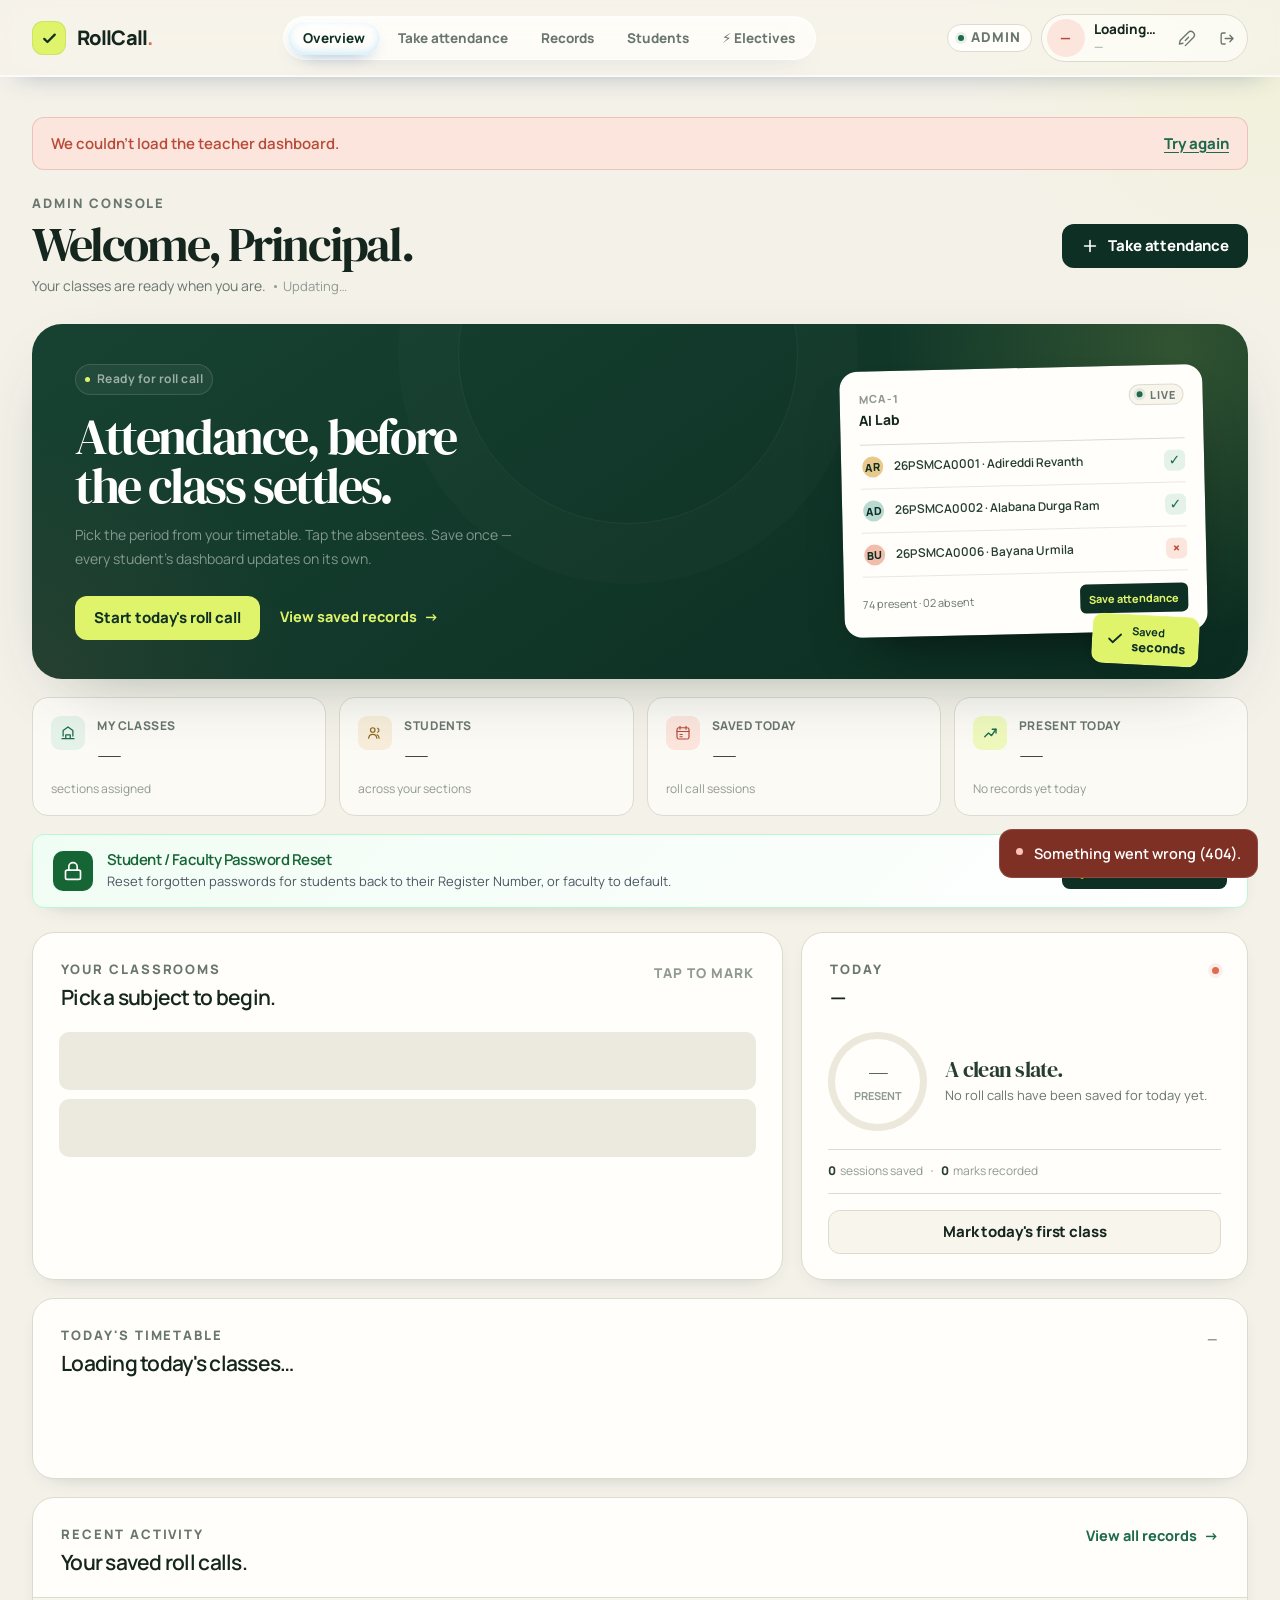
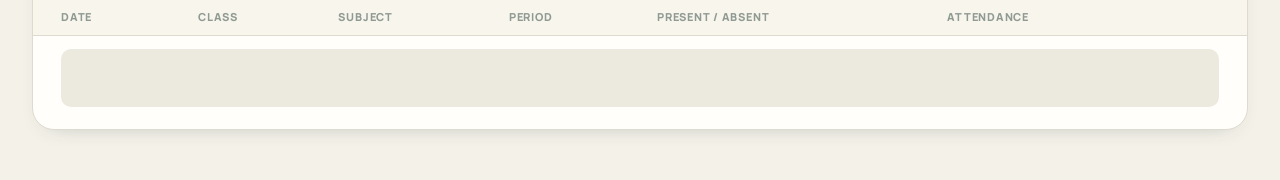
==== commit f13dc54a: "feat(auth): college LMS-style student login, mandatory password change modal, and admin reset workfl" ====
--- a/templates/admin.html
+++ b/templates/admin.html
@@ -156,25 +156,20 @@
         </article>
       </section>
 
-      <section class="card security-card" id="securityCard" hidden aria-label="Accounts still on default password">
-        <div class="card-head">
+      <!-- RESET STUDENT PASSWORD / FORGOT PASSWORD ACTION -->
+      <section class="card" style="padding: 16px 20px; margin-bottom: 24px; display: flex; align-items: center; justify-content: space-between; gap: 16px; background: linear-gradient(135deg, #f0fdf4 0%, #ffffff 100%); border: 1px solid #bbf7d0; border-radius: 12px;">
+        <div style="display: flex; align-items: center; gap: 14px;">
+          <div style="width: 40px; height: 40px; border-radius: 10px; background: #166534; color: #fff; display: flex; align-items: center; justify-content: center; flex-shrink: 0;">
+            <svg viewBox="0 0 24 24" width="20" height="20" fill="none" stroke="currentColor" stroke-width="2" stroke-linecap="round" stroke-linejoin="round"><rect x="3" y="11" width="18" height="11" rx="2" ry="2"></rect><path d="M7 11V7a5 5 0 0 1 10 0v4"></path></svg>
+          </div>
           <div>
-            <p class="eyebrow">SECURITY</p>
-            <h2>Accounts still on default password</h2>
-          </div>
-          <span class="card-head__aside" id="securitySummary">—</span>
-        </div>
-        <p class="security-card__hint">Until every account changes, any student can open another account — just like today. Ask these students in class, or reset from office.</p>
-        <div class="security-card__lists">
-          <div>
-            <h3>Students <span id="securityStudentCount">0</span></h3>
-            <ul class="security-card__list" id="securityStudentList"></ul>
-          </div>
-          <div>
-            <h3>Teachers <span id="securityTeacherCount">0</span></h3>
-            <ul class="security-card__list" id="securityTeacherList"></ul>
-          </div>
-        </div>
+            <h3 style="margin: 0; font-size: 15px; font-weight: 600; color: #166534;">Student / Faculty Password Reset</h3>
+            <p style="margin: 2px 0 0; font-size: 13px; color: #4b5563;">Reset forgotten passwords for students back to their Register Number, or faculty to default.</p>
+          </div>
+        </div>
+        <button class="btn btn--dark btn--small" id="openOverviewResetPasswordModal" type="button" style="white-space: nowrap; padding: 8px 16px; font-weight: 600; border-radius: 8px;">
+          🔑 Reset Password
+        </button>
       </section>
 
       <div class="teacher-columns">
@@ -433,6 +428,10 @@
           <button class="btn btn--outline btn--small" id="openAddFacultyModal" type="button">
             <svg viewBox="0 0 20 20" fill="none" aria-hidden="true"><path d="M10 4v12M4 10h12" stroke="currentColor" stroke-width="1.8" stroke-linecap="round"/></svg>
             + Add faculty
+          </button>
+          <button class="btn btn--outline btn--small" id="openResetPasswordModal" type="button" title="Reset forgotten password for student or faculty">
+            <svg viewBox="0 0 20 20" fill="none" aria-hidden="true"><rect x="4" y="9" width="12" height="8" rx="2" stroke="currentColor" stroke-width="1.6"/><path d="M7 9V6a3 3 0 116 0v3" stroke="currentColor" stroke-width="1.6"/></svg>
+            Reset Password
           </button>
           <button class="btn btn--dark btn--small" id="openImportModal" type="button">
             <svg viewBox="0 0 20 20" fill="none" aria-hidden="true"><path d="M4 13v3a1 1 0 001 1h10a1 1 0 001-1v-3M10 3v10m-3-3l3 3 3-3" stroke="currentColor" stroke-width="1.6" stroke-linecap="round" stroke-linejoin="round"/></svg>
@@ -811,6 +810,38 @@
         </form>
       </div>
     </div>
+    <!-- MODAL: RESET USER PASSWORD -->
+    <div class="modal-backdrop" id="modalResetPassword" hidden>
+      <div class="modal-card" role="dialog" aria-modal="true" aria-labelledby="modalResetPasswordTitle">
+        <div class="modal-head">
+          <h3 id="modalResetPasswordTitle">Reset Forgotten Password</h3>
+          <button class="modal-close" type="button" data-close-modal aria-label="Close modal">✕</button>
+        </div>
+        <form id="formResetUserPassword" class="modal-body">
+          <p class="field-hint" style="margin-top:0;">
+            Use this when a student or teacher forgot their custom password.
+            Resetting a student account sets their password to their <strong>Register Number</strong> (e.g. <code>26PSMCA0001</code>). They will be prompted to set a new password on their next sign-in.
+          </p>
+          <div class="form-field">
+            <label for="resetUserRole">Account Type</label>
+            <select id="resetUserRole" required>
+              <option value="student" selected>Student</option>
+              <option value="teacher">Teacher / Faculty</option>
+            </select>
+          </div>
+          <div class="form-field">
+            <label for="resetUserIdentifier" id="resetUserIdentifierLabel">Student Register Number *</label>
+            <input id="resetUserIdentifier" type="text" placeholder="e.g. 26PSMCA0001" required autocomplete="off">
+            <small class="field-hint" id="resetHintText">Student's reset password will be: <strong>Register Number</strong></small>
+          </div>
+          <div id="resetUserSuccessBox" class="alert alert--success" hidden style="margin-top:12px; padding:12px; font-size:13px; border-radius:8px; background:#e6f4ea; color:#137333; line-height:1.5;"></div>
+          <div class="modal-foot">
+            <button class="btn btn--ghost" type="button" data-close-modal>Cancel</button>
+            <button class="btn btn--dark" id="btnSubmitResetPassword" type="submit">Reset to Register Number</button>
+          </div>
+        </form>
+      </div>
+    </div>
   </main>
 
   <script src="/static/js/common.js"></script>
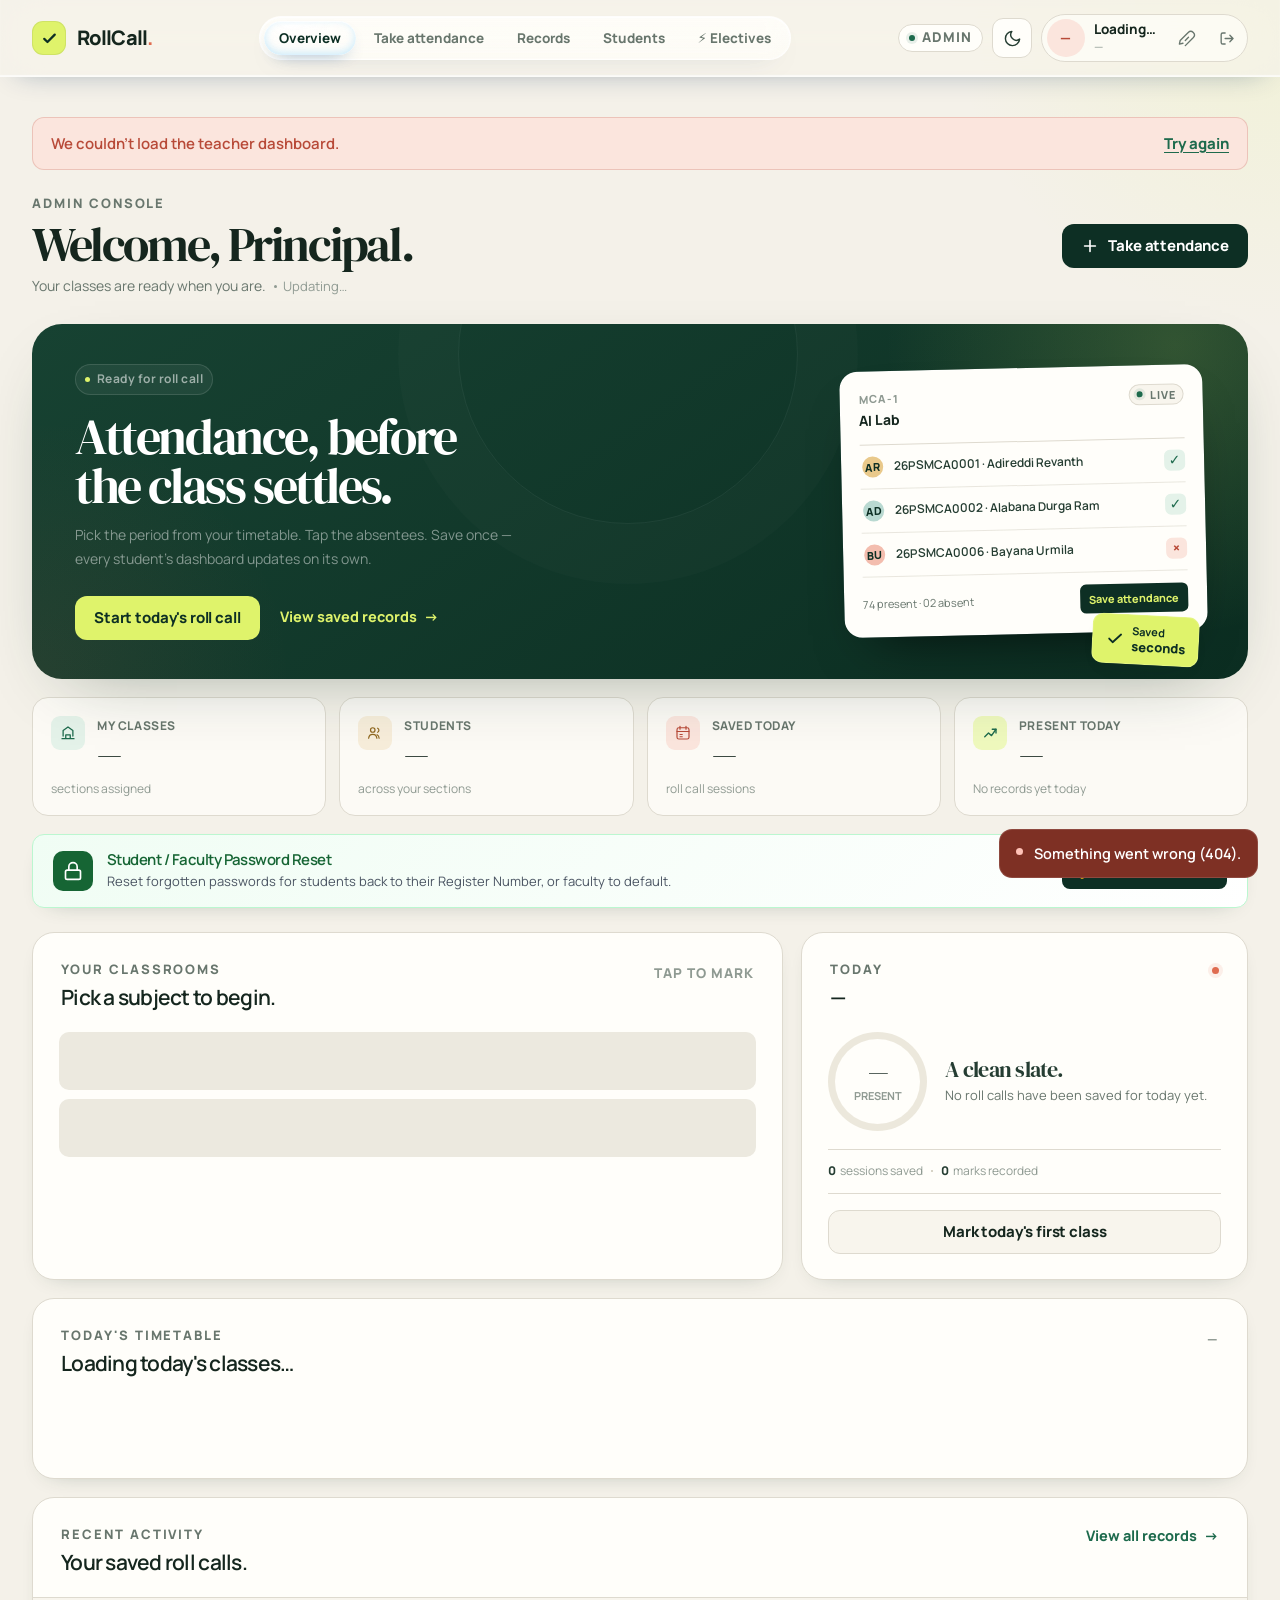
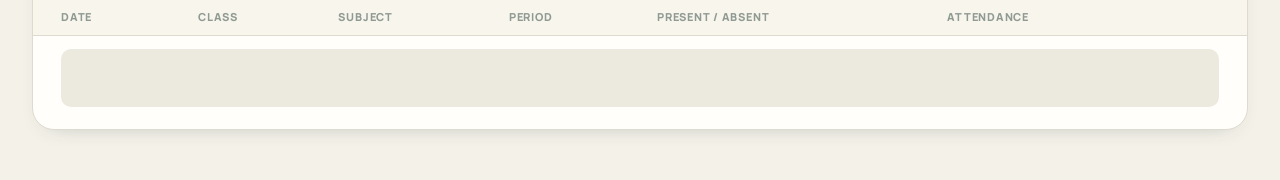
==== commit 980133ca: "feat: add 75% bunk calculator, official PDF report export, and dark mode" ====
--- a/templates/admin.html
+++ b/templates/admin.html
@@ -39,6 +39,10 @@
 
       <div class="app-header__actions">
         <span class="live-pill live-pill--header"><span></span> Admin</span>
+        <button class="icon-button theme-toggle" id="themeToggleBtn" type="button" aria-label="Toggle theme" title="Toggle dark mode">
+          <svg class="theme-icon-sun" viewBox="0 0 24 24" fill="none" stroke="currentColor" stroke-width="1.8" stroke-linecap="round" stroke-linejoin="round" aria-hidden="true"><circle cx="12" cy="12" r="5"/><line x1="12" y1="1" x2="12" y2="3"/><line x1="12" y1="21" x2="12" y2="23"/><line x1="4.22" y1="4.22" x2="5.64" y2="5.64"/><line x1="18.36" y1="18.36" x2="19.78" y2="19.78"/><line x1="1" y1="12" x2="3" y2="12"/><line x1="21" y1="12" x2="23" y2="12"/><line x1="4.22" y1="19.78" x2="5.64" y2="18.36"/><line x1="18.36" y1="5.64" x2="19.78" y2="4.22"/></svg>
+          <svg class="theme-icon-moon" viewBox="0 0 24 24" fill="none" stroke="currentColor" stroke-width="1.8" stroke-linecap="round" stroke-linejoin="round" aria-hidden="true"><path d="M21 12.79A9 9 0 1 1 11.21 3 7 7 0 0 0 21 12.79z"/></svg>
+        </button>
         <div class="profile-chip" id="headerProfileChip" role="button" tabindex="0" title="Click to view & edit your profile">
           <span class="avatar avatar--teacher" id="teacherAvatar" aria-hidden="true">—</span>
           <span class="profile-chip__text">
@@ -478,6 +482,10 @@
             <svg viewBox="0 0 20 20" fill="none" aria-hidden="true"><path d="M10 3.5v9.5M6.8 9.7L10 12.9l3.2-3.2M4.5 15.5h11" stroke="currentColor" stroke-width="1.7" stroke-linecap="round" stroke-linejoin="round"/></svg>
             <span id="studentsDownloadText">Download Excel</span>
           </button>
+          <button class="btn btn--outline btn--small" id="studentsDownloadPdfButton" type="button" style="display:inline-flex; align-items:center; gap:6px;">
+            <svg viewBox="0 0 20 20" fill="none" width="16" height="16" stroke="currentColor" stroke-width="1.7"><path d="M4 3h8l4 4v10a1 1 0 01-1 1H4a1 1 0 01-1-1V4a1 1 0 011-1z"/><path d="M12 3v4h4M7 13h6M7 10h6"/></svg>
+            <span id="studentsDownloadPdfText">Download PDF Sheet</span>
+          </button>
         </div>
         <div class="records-foot">
           <p><span class="live-dot"></span> Percentages update as soon as attendance is saved.</p>
--- a/static/css/base.css
+++ b/static/css/base.css
@@ -1,6 +1,10 @@
 /* =========================================================
    RollCall — foundation
    ========================================================= */
+[hidden] {
+  display: none !important;
+}
+
 :root {
   --bg: #f4f1e9;
   --bg-soft: #ece8dc;
@@ -37,6 +41,102 @@
   --ease: cubic-bezier(0.2, 0.7, 0.2, 1);
 }
 
+html.dark-theme {
+  --bg: #0b1411;
+  --bg-soft: #111e19;
+  --surface: #162620;
+  --surface-2: #1e332b;
+  --ink: #eaf3ee;
+  --ink-soft: #c8d9d0;
+  --muted: #8ca397;
+  --muted-light: #5d7568;
+  --line: #263c33;
+  --line-strong: #365447;
+  --green: #34b382;
+  --green-deep: #0a1f16;
+  --green-dark: #06150f;
+  --green-soft: #17382a;
+  --lime: #d2f044;
+  --lime-soft: #233310;
+  --lime-deep: #a5c426;
+  --coral: #f3836b;
+  --coral-soft: #381f18;
+  --sand: #e8c98e;
+  --sand-soft: #382c16;
+  --white: #162620;
+  --danger: #e2614e;
+  --shadow-sm: 0 8px 24px -18px rgba(0, 0, 0, 0.7);
+  --shadow-md: 0 24px 70px -38px rgba(0, 0, 0, 0.85);
+  --shadow-lg: 0 40px 100px -42px rgba(0, 0, 0, 0.95);
+  color-scheme: dark;
+}
+
+/* Theme Toggle Button */
+.theme-toggle {
+  position: relative;
+  display: inline-flex;
+  align-items: center;
+  justify-content: center;
+  width: 36px;
+  height: 36px;
+  border-radius: 10px;
+  border: 1px solid var(--line);
+  background: var(--surface);
+  color: var(--ink);
+  cursor: pointer;
+  transition: all 0.2s var(--ease);
+  flex-shrink: 0;
+}
+.theme-toggle:hover {
+  background: var(--surface-2);
+  border-color: var(--line-strong);
+}
+.theme-toggle svg {
+  width: 18px;
+  height: 18px;
+}
+.theme-toggle .theme-icon-sun {
+  display: none;
+}
+.theme-toggle .theme-icon-moon {
+  display: block;
+}
+html.dark-theme .theme-toggle .theme-icon-sun {
+  display: block;
+  color: #fbbf24;
+}
+html.dark-theme .theme-toggle .theme-icon-moon {
+  display: none;
+}
+
+/* Dark mode overrides for dialogs and native inputs */
+html.dark-theme .modal-card,
+html.dark-theme [role="dialog"],
+html.dark-theme #modalForgotInfo > div {
+  background: var(--surface) !important;
+  color: var(--ink) !important;
+  border: 1px solid var(--line);
+}
+html.dark-theme input,
+html.dark-theme select,
+html.dark-theme textarea {
+  background: var(--surface-2);
+  color: var(--ink);
+  border-color: var(--line);
+}
+html.dark-theme input::placeholder,
+html.dark-theme textarea::placeholder {
+  color: var(--muted);
+}
+html.dark-theme .table-wrap,
+html.dark-theme .tt-table,
+html.dark-theme .records-table {
+  color: var(--ink);
+}
+html.dark-theme tbody tr:hover td {
+  background: var(--surface-2) !important;
+}
+
 *,
 *::before,
 *::after {
--- a/static/css/app.css
+++ b/static/css/app.css
@@ -1552,3 +1552,277 @@
     flex-wrap: wrap;
   }
 }
+
+/* ---------------------------------------------------------
+   Interactive 75% Bunk & Attendance Simulator
+   --------------------------------------------------------- */
+.bunk-calc-card {
+  margin-bottom: 34px;
+}
+
+.bunk-calc-grid {
+  display: grid;
+  grid-template-columns: 1.15fr 0.85fr;
+  gap: 28px;
+  padding: 0 28px 28px;
+}
+
+@media (max-width: 820px) {
+  .bunk-calc-grid {
+    grid-template-columns: 1fr;
+    gap: 20px;
+    padding: 0 20px 20px;
+  }
+}
+
+.bunk-calc-controls {
+  display: flex;
+  flex-direction: column;
+  gap: 18px;
+}
+
+.calc-control-group {
+  display: flex;
+  align-items: center;
+  justify-content: space-between;
+  gap: 16px;
+  padding: 16px 20px;
+  background: var(--surface-2);
+  border: 1px solid var(--line);
+  border-radius: var(--radius-md);
+}
+
+.calc-control-group label {
+  display: flex;
+  flex-direction: column;
+  gap: 3px;
+  cursor: pointer;
+}
+
+.calc-label-title {
+  font-weight: 700;
+  font-size: 15px;
+  color: var(--ink);
+}
+
+.calc-label-sub {
+  font-size: 12.5px;
+  color: var(--muted);
+}
+
+.stepper-input {
+  display: inline-flex;
+  align-items: center;
+  background: var(--surface);
+  border: 1px solid var(--line-strong);
+  border-radius: 999px;
+  padding: 4px;
+  gap: 4px;
+  flex-shrink: 0;
+}
+
+.stepper-btn {
+  width: 32px;
+  height: 32px;
+  border-radius: 50%;
+  border: none;
+  background: var(--surface-2);
+  color: var(--ink);
+  font-size: 18px;
+  font-weight: 700;
+  display: flex;
+  align-items: center;
+  justify-content: center;
+  cursor: pointer;
+  transition: all 0.15s ease;
+}
+
+.stepper-btn:hover {
+  background: var(--green);
+  color: #fff;
+}
+
+.stepper-val {
+  width: 44px;
+  border: none;
+  background: transparent;
+  text-align: center;
+  font-weight: 800;
+  font-size: 16px;
+  color: var(--ink);
+  outline: none;
+  -moz-appearance: textfield;
+}
+
+.stepper-val::-webkit-outer-spin-button,
+.stepper-val::-webkit-inner-spin-button {
+  -webkit-appearance: none;
+  margin: 0;
+}
+
+.calc-quick-chips {
+  display: flex;
+  align-items: center;
+  flex-wrap: wrap;
+  gap: 8px;
+  padding-top: 4px;
+}
+
+.quick-chips-label {
+  font-size: 12.5px;
+  font-weight: 600;
+  color: var(--muted);
+}
+
+.chip-action {
+  padding: 6px 12px;
+  border-radius: 999px;
+  border: 1px solid var(--line);
+  background: var(--surface-2);
+  color: var(--ink-soft);
+  font-size: 12.5px;
+  font-weight: 600;
+  cursor: pointer;
+  transition: all 0.15s ease;
+}
+
+.chip-action:hover {
+  border-color: var(--green);
+  color: var(--green);
+}
+
+.chip-action--reset {
+  background: transparent;
+  color: var(--muted);
+  border-style: dashed;
+}
+
+.chip-action--reset:hover {
+  border-color: var(--coral);
+  color: var(--coral);
+}
+
+.bunk-calc-result {
+  display: flex;
+  flex-direction: column;
+  justify-content: center;
+  padding: 24px;
+  background: var(--surface-2);
+  border: 1px solid var(--line);
+  border-radius: var(--radius-lg);
+  position: relative;
+  overflow: hidden;
+}
+
+.calc-result-header {
+  display: flex;
+  align-items: center;
+  justify-content: space-between;
+  margin-bottom: 14px;
+}
+
+.calc-result-tag {
+  font-size: 11.5px;
+  font-weight: 800;
+  letter-spacing: 0.06em;
+  text-transform: uppercase;
+  padding: 4px 10px;
+  border-radius: 999px;
+  background: var(--green-soft);
+  color: var(--green);
+}
+
+.calc-result-tag.tag--amber {
+  background: var(--sand-soft);
+  color: #b45309;
+}
+
+.calc-result-tag.tag--red {
+  background: var(--coral-soft);
+  color: var(--coral);
+}
+
+.calc-diff-text {
+  font-size: 12px;
+  font-weight: 700;
+  color: var(--muted);
+}
+
+.calc-percent-display {
+  display: flex;
+  align-items: baseline;
+  gap: 12px;
+  margin-bottom: 14px;
+}
+
+.calc-percent-val {
+  font-size: 40px;
+  font-weight: 900;
+  letter-spacing: -0.04em;
+  color: var(--ink);
+  line-height: 1;
+}
+
+.calc-percent-sub {
+  font-size: 14px;
+  color: var(--muted);
+  font-weight: 600;
+}
+
+.calc-progress-track {
+  position: relative;
+  height: 10px;
+  background: var(--line);
+  border-radius: 999px;
+  overflow: visible;
+  margin-bottom: 16px;
+}
+
+.calc-progress-fill {
+  height: 100%;
+  background: var(--green);
+  border-radius: 999px;
+  transition: width 0.3s cubic-bezier(0.2, 0.7, 0.2, 1), background-color 0.3s ease;
+}
+
+.calc-progress-fill.fill--amber {
+  background: #f59e0b;
+}
+
+.calc-progress-fill.fill--red {
+  background: var(--danger);
+}
+
+.calc-progress-marker {
+  position: absolute;
+  top: -4px;
+  bottom: -4px;
+  width: 3px;
+  background: var(--ink);
+  border-radius: 2px;
+  z-index: 2;
+}
+
+.calc-progress-marker::after {
+  content: "75%";
+  position: absolute;
+  bottom: calc(100% + 4px);
+  left: 50%;
+  transform: translateX(-50%);
+  font-size: 10px;
+  font-weight: 800;
+  color: var(--ink);
+  background: var(--surface);
+  border: 1px solid var(--line);
+  border-radius: 4px;
+  padding: 1px 4px;
+  line-height: 1;
+}
+
+.calc-verdict {
+  margin: 0;
+  font-size: 13.5px;
+  line-height: 1.5;
+  color: var(--ink-soft);
+}
+
